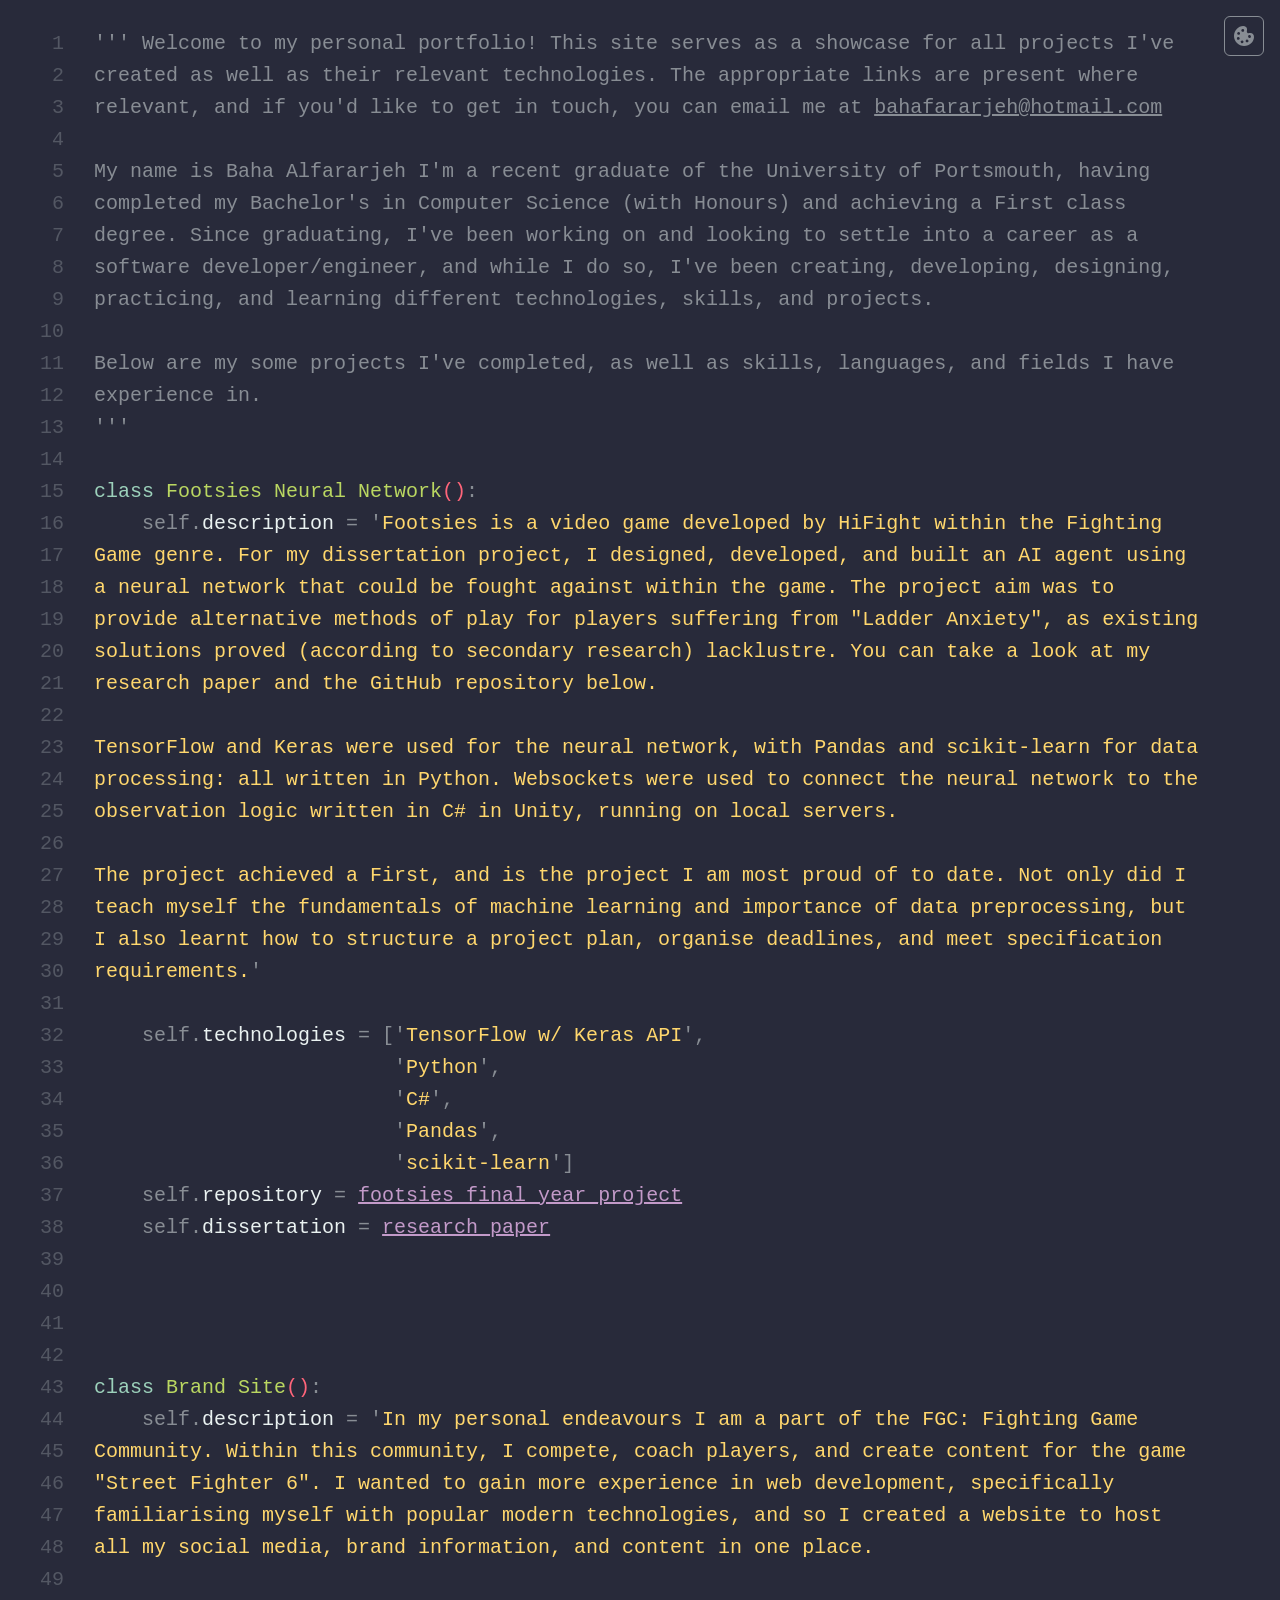
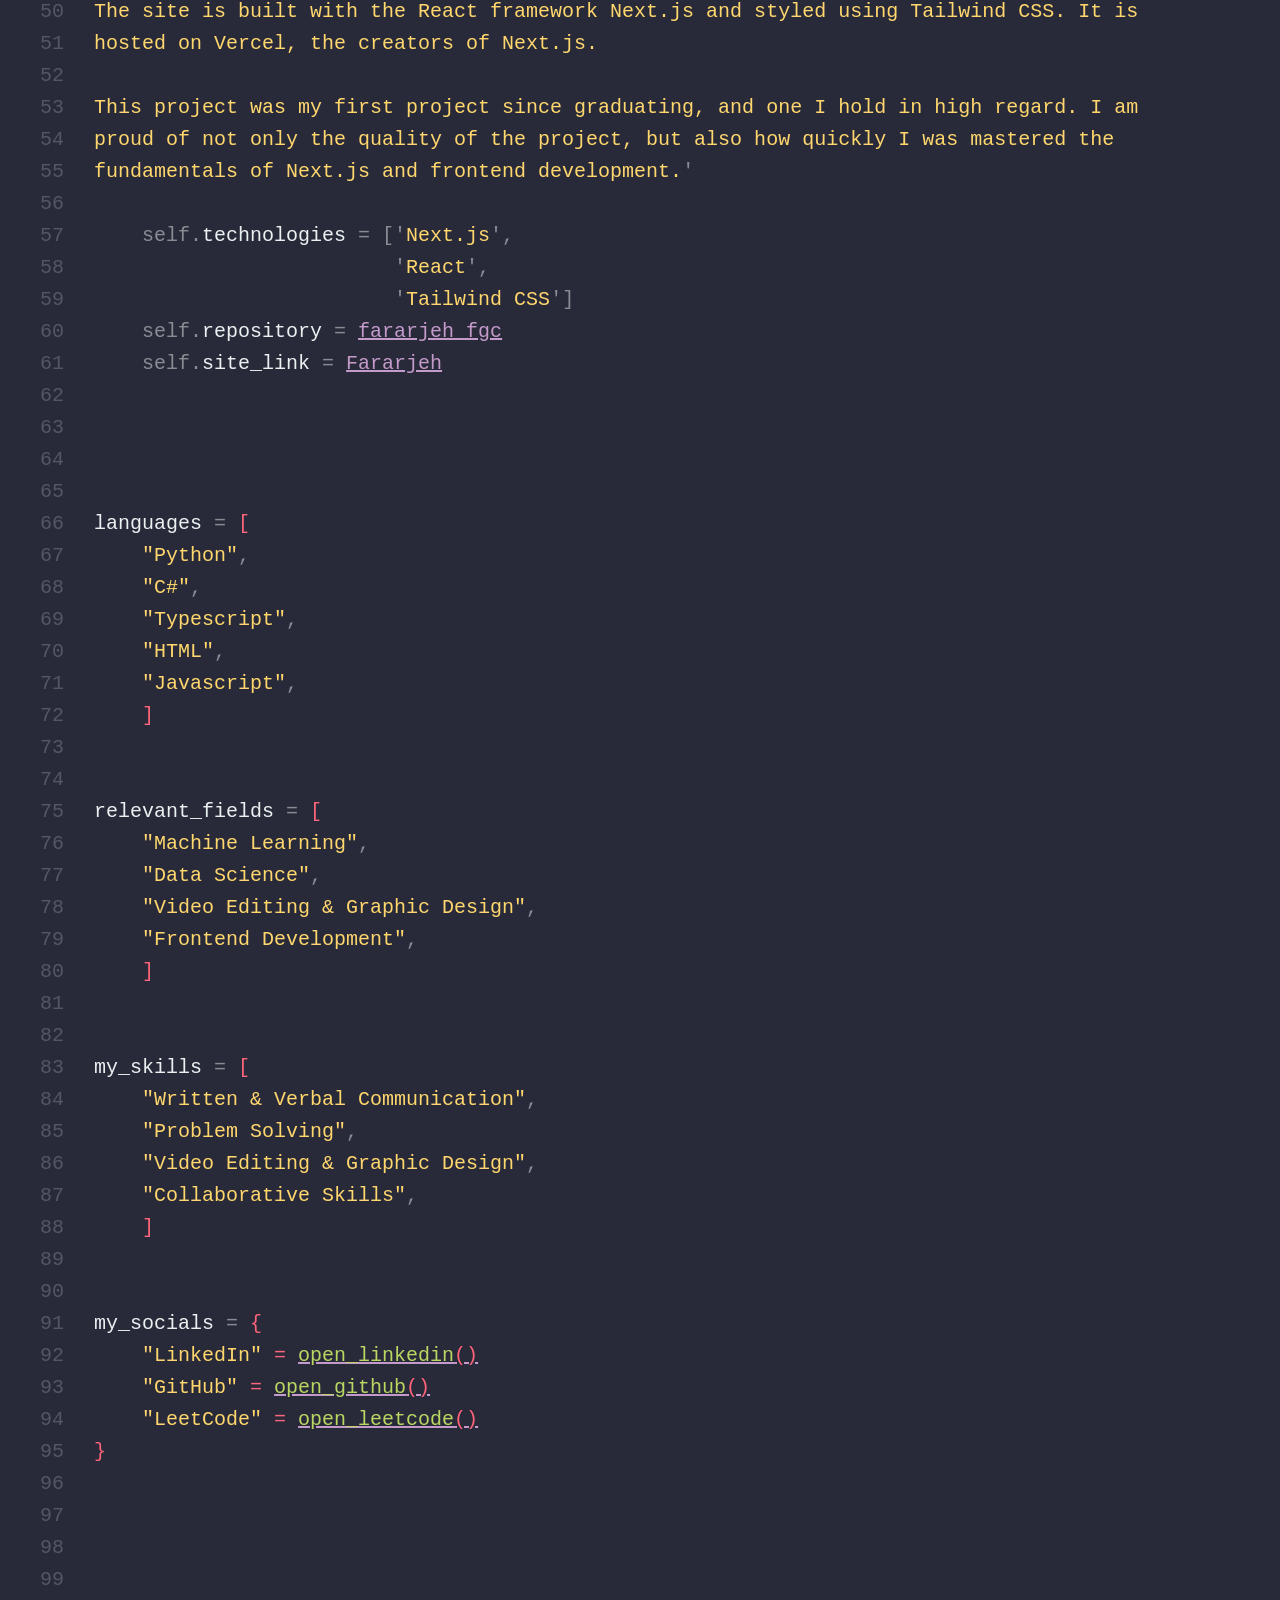
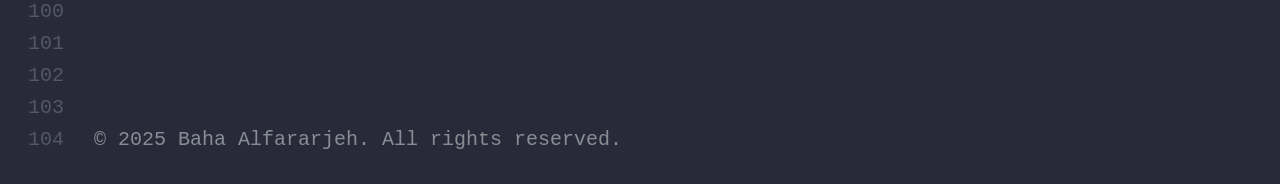
==== index.html @ 592a1b51 "New colourway" ====
<!DOCTYPE html>
<html lang="en">
  <head>
    <meta charset="UTF-8">
    <meta name="viewport" content="width=device-width, initial-scale=1.0">
    <meta name="description" content="Welcome to Baha Alfararjeh's personal portfolio!">
    <title>Baha Alfararjeh</title>
    <link rel="stylesheet" href="style.css">
    <link rel="icon" href="/assets/favicon.svg" type="image/svg+xml">
  </head>

  <body>
    <button id="themeButton" title="Switch Theme">
      <svg id="paletteIcon" xmlns="http://www.w3.org/2000/svg" viewBox="0 0 324.99 324.99" xml:space="preserve">
        <path d="M307.6,129.885c-11.453-11.447-23.783-16.778-38.805-16.778c-6.189,0-12.056,0.858-17.729,1.688
        c-5.094,0.745-9.905,1.449-14.453,1.45c-8.27,0-14.197-2.397-19.82-8.017c-10.107-10.101-8.545-20.758-6.569-34.25
        c2.357-16.096,5.291-36.127-15.101-56.508C183.578,5.932,167.848,0.081,148.372,0.081c-37.296,0-78.367,21.546-99.662,42.829
        C17.398,74.205,0.1,115.758,0,159.917c-0.1,44.168,17.018,85.656,48.199,116.82c31.077,31.061,72.452,48.168,116.504,48.171
        c0.005,0,0.007,0,0.013,0c44.315,0,86.02-17.289,117.428-48.681c17.236-17.226,32.142-44.229,38.9-70.471
        C329.291,173.738,324.517,146.793,307.6,129.885z M77.58,223.842c-11.995,4.219-25.071-2.067-29.233-14.02
        c-4.15-11.94,2.182-25.045,14.148-29.259c11.972-4.218,25.055,2.063,29.216,14.015C95.877,206.526,89.539,219.634,77.58,223.842z
         M94.186,132.36c-6.774,10.743-20.952,14.011-31.66,7.3c-10.735-6.729-13.93-20.883-7.16-31.621
        c6.774-10.744,20.951-14.012,31.66-7.299C97.749,107.456,100.943,121.611,94.186,132.36z M152.865,264.268
        c-4.222,11.987-17.332,18.316-29.285,14.151c-11.959-4.16-18.226-17.229-14.027-29.195c4.222-11.965,17.333-18.294,29.297-14.141
        C150.796,239.232,157.075,252.313,152.865,264.268z M144.383,95.278c-12.597,1.445-23.942-7.588-25.33-20.171
        c-1.398-12.594,7.69-23.974,20.293-25.423c12.604-1.45,23.947,7.582,25.34,20.183C166.073,82.45,156.985,93.829,144.383,95.278z
         M224.401,262.161c-10.737,6.759-24.897,3.562-31.632-7.141c-6.71-10.708-3.436-24.882,7.314-31.653
        c10.733-6.777,24.907-3.574,31.616,7.134C238.43,241.231,235.162,255.4,224.401,262.161z M274.914,173.294
        c-1.461,12.584-12.83,21.673-25.432,20.297c-12.58-1.398-21.611-12.742-20.177-25.343c1.433-12.578,12.829-21.673,25.421-20.286
        C267.328,149.361,276.366,160.699,274.914,173.294z"/>
      </svg>
    </button>
    <div id="lineNumbers" class="line-numbers"></div>

    <div id="content">
      <pre id="codeBlock" class="code-block">
<span>''' Welcome to my personal portfolio! This site serves as a showcase for all projects I've created as well as their relevant technologies. The appropriate links are present where relevant, and if you'd like to get in touch, you can email me at <a href="mailto:bahafararjeh@hotmail.com" class="email">bahafararjeh@hotmail.com</a>

My name is Baha Alfararjeh I'm a recent graduate of the University of Portsmouth, having completed my Bachelor's in Computer Science (with Honours) and achieving a First class degree. Since graduating, I've been working on and looking to settle into a career as a software developer/engineer, and while I do so, I've been creating, developing, designing, practicing, and learning different technologies, skills, and projects.

Below are my some projects I've completed, as well as skills, languages, and fields I have experience in.
'''</span>

<span class="functionCol">class</span> <span class="functionName">Footsies Neural Network</span><span class="parenthesis">()</span>:
    self.<span class="attr">description</span> = '<span class="string">Footsies is a video game developed by HiFight within the Fighting Game genre. For my dissertation project, I designed, developed, and built an AI agent using a neural network that could be fought against within the game. The project aim was to provide alternative methods of play for players suffering from "Ladder Anxiety", as existing solutions proved (according to secondary research) lacklustre. You can take a look at my research paper and the GitHub repository below. 
      
TensorFlow and Keras were used for the neural network, with Pandas and scikit-learn for data processing: all written in Python. Websockets were used to connect the neural network to the observation logic written in C# in Unity, running on local servers. 

The project achieved a First, and is the project I am most proud of to date. Not only did I teach myself the fundamentals of machine learning and importance of data preprocessing, but I also learnt how to structure a project plan, organise deadlines, and meet specification requirements.</span>'

    self.<span class="attr">technologies</span> = ['<span class="string">TensorFlow w/ Keras API</span>', 
                         '<span class="string">Python</span>', 
                         '<span class="string">C#</span>', 
                         '<span class="string">Pandas</span>', 
                         '<span class="string">scikit-learn</span>']
    self.<span class="attr">repository</span> = <a href="https://github.com/bfararjeh/footsies_final_year_project" target="_blank" class="link">footsies_final_year_project</a>
    self.<span class="attr">dissertation</span> = <a href="assets/Using Machine Learning to Create a Human-Like AI Opponent to Combat Ladder Anxiety.pdf" target="_blank" class="link">research_paper</a>




<span class="functionCol">class</span> <span class="functionName">Brand Site</span><span class="parenthesis">()</span>:
    self.<span class="attr">description</span> = '<span class="string">In my personal endeavours I am a part of the FGC: Fighting Game Community. Within this community, I compete, coach players, and create content for the game "Street Fighter 6". I wanted to gain more experience in web development, specifically familiarising myself with popular modern technologies, and so I created a website to host all my social media, brand information, and content in one place.
      
The site is built with the React framework Next.js and styled using Tailwind CSS. It is hosted on Vercel, the creators of Next.js.

This project was my first project since graduating, and one I hold in high regard. I am proud of not only the quality of the project, but also how quickly I was mastered the fundamentals of Next.js and frontend development.</span>'

    self.<span class="attr">technologies</span> = ['<span class="string">Next.js</span>', 
                         '<span class="string">React</span>', 
                         '<span class="string">Tailwind CSS</span>']
    self.<span class="attr">repository</span> = <a href="https://github.com/bfararjeh/fararjeh_fgc" target="_blank" class="link">fararjeh_fgc</a>
    self.<span class="attr">site_link</span> = <a href="https://fararjeh-fgc.com/" target="_blank" class="link">Fararjeh</a>




<span class="attr">languages</span> = <span class="parenthesis">[</span>
    <span class="string">"Python"</span>,
    <span class="string">"C#"</span>,
    <span class="string">"Typescript"</span>,
    <span class="string">"HTML"</span>,
    <span class="string">"Javascript"</span>,
    <span class="parenthesis">]</span>

  
<span class="attr">relevant_fields</span> = <span class="parenthesis">[</span>
    <span class="string">"Machine Learning"</span>,
    <span class="string">"Data Science"</span>,
    <span class="string">"Video Editing & Graphic Design"</span>,
    <span class="string">"Frontend Development"</span>,
    <span class="parenthesis">]</span>


<span class="attr">my_skills</span> = <span class="parenthesis">[</span>
    <span class="string">"Written & Verbal Communication"</span>,
    <span class="string">"Problem Solving"</span>,
    <span class="string">"Video Editing & Graphic Design"</span>,
    <span class="string">"Collaborative Skills"</span>,
    <span class="parenthesis">]</span>


<span class="attr">my_socials</span> = <span class="parenthesis">{
    <span class="string">"LinkedIn"</span> = <a href="https://www.linkedin.com/in/bfararjeh/" target="_blank" class="link"><span class="functionName">open_linkedin<span class="parenthesis">()</span></span></a>
    <span class="string">"GitHub"</span> = <a href="https://github.com/bfararjeh/" target="_blank" class="link"><span class="functionName">open_github<span class="parenthesis">()</span></span></a>
    <span class="string">"LeetCode"</span> = <a href="https://leetcode.com/u/bfararjeh/" target="_blank" class="link"><span class="functionName">open_leetcode<span class="parenthesis">()</span></span></a>
}</span>








&copy; 2025 Baha Alfararjeh. All rights reserved.</pre>
    </div>

  </body>

  <script>
    const codeBlock = document.querySelector(".code-block");
    const lineNumbers = document.getElementById("lineNumbers");

    function updateLineNumbers() {
      const style = window.getComputedStyle(codeBlock);
      const lineHeight = parseFloat(style.lineHeight);
      const totalLines = Math.round(codeBlock.offsetHeight / lineHeight);

      lineNumbers.innerHTML = Array.from({ length: totalLines }, (_, i) => i + 1).join("<br>");
    }

    updateLineNumbers();

    new MutationObserver(updateLineNumbers).observe(codeBlock, {
      childList: true,
      subtree: true,
      characterData: true,
    });

    window.addEventListener("resize", updateLineNumbers);

    codeBlock.addEventListener("scroll", () => {
      lineNumbers.scrollTop = codeBlock.scrollTop;
    });
  </script>

  <script>
    const themes = [
      "theme-default",
      "theme-monokai-classic",
      "theme-monokai-machine",
      "theme-monokai-ristretto",
      "theme-terminal"
    ];

    let currentTheme = 0;
    const button = document.getElementById("themeButton");


    button.addEventListener("click", () => {
      document.documentElement.classList.remove(themes[currentTheme]);
      currentTheme = (currentTheme + 1) % themes.length;
      document.documentElement.classList.add(themes[currentTheme]);
      localStorage.setItem("preferredTheme", currentTheme);
    });
  </script>
</html>
---- style.css ----
:root {
  /* Default theme (monokai-octagon) */
  --background: #282a3a;
  --text: #888D94;
  --numbers: #535763;
  --functionCol: #9cd1bb;
  --functionName: #BAD761;
  --parenthesis: #FF657A;
  --attr: #eaf2f1;
  --string: #FFD76D;
  --link: #c39ac9;
}

.theme-monokai-classic {
  --background: #272822;
  --text: #75715E;
  --numbers: #42423e;
  --functionCol: #66D9EF;
  --functionName: #A6E22E;
  --parenthesis: #F92672;
  --attr: #F8F8F2;
  --string: #E6DB74;
  --link: #AE81FF;
}

.theme-monokai-spectrum {
  --background: #222222;
  --text: #69676c;
  --numbers: #525053;
  --functionCol: #5ad4e6;
  --functionName: #7bd88f;
  --parenthesis: #fc618d;
  --attr: #f7f1ff;
  --string: #fce566;
  --link: #948ae3;
}

.theme-monokai-machine {
  --background: #283838;
  --text: #6B7678;
  --numbers: #545F62;
  --functionCol: #7CD5F1;
  --functionName: #A2E57B;
  --parenthesis: #FF6D7E;
  --attr: #F2FFFC;
  --string: #FFED72;
  --link: #BAA0F8;
}

.theme-monokai-ristretto {
  --background: #332924;
  --text: #c3b7b8;
  --numbers: #5B5B53;
  --functionCol: #6699CC;
  --functionName: #ADDA78;
  --parenthesis: #FD6883;
  --attr: #A8A9EB;
  --string: #F9CC6C;
  --link: #F38D70;
}

.theme-terminal {
  --background: #000000;
  --text: #FFFFFF;
  --numbers: #8b8b8b;
  --functionCol: #00FFFF;
  --functionName: #00FF00;
  --parenthesis: #0000FF;
  --attr: #FF0000;
  --string: #FFFF00;
  --link: #FF00FF;
}

.functionCol { color: var(--functionCol); }
.functionName { color: var(--functionName); }
.parenthesis { color: var(--parenthesis); }
.attr { color: var(--attr); }
.string { color: var(--string); }
.link { 
  color: var(--link); 
  text-decoration: underline;
}

body {
  background: var(--background);
  color: var(--text);
  font-family: Consolas, 'Courier New', monospace;
  display: flex;
  justify-content: center;
  max-width: 1200px;
}

#themeButton {
  position: fixed;       /* Stick to screen */
  top: 16px;             /* Distance from top */
  right: 16px;           /* Distance from right */
  width: 40px;           /* Square shape */
  height: 40px;
  border: 1px solid var(--text); /* Light outline */
  background-color: var(--background);
  border-radius: 6px;    /* Slightly rounded corners */
  display: flex;
  align-items: center;
  justify-content: center;
  cursor: pointer;
  color: var(--text);    /* Icon color */
  transition: background 0.2s, color 0.2s;
  z-index: 1000;         /* Stay on top of content */
}

#themeButton:hover {
  background-color: var(--numbers); /* subtle hover background */
  color: var(--attr);        /* optional hover icon color */
}

#themeButton svg {
  width: 20px;
  height: 20px;
}

#paletteIcon {
  width: 22px;
  height: 22px;
  fill: currentColor;
  display: block;
}

.code-block {
  font-size: 1.25rem;
  line-height: 2rem;
  display: inline-block;
  white-space: pre-wrap;
}

.line-numbers {
  background: var(--background);
  color: var(--numbers);
  padding-top: 20px;
  padding-left: 20px;
  padding-right: 30px;
  user-select: none;
  line-height: 2rem;
  font-size: 1.25rem;
  text-align: right;
}

.email {
  color: var(--text);
}

@media (max-width: 1000px) {
  .line-numbers { 
    font-size: 0.9rem;
    line-height: 1.5rem;
    padding-top: 14.5px;
    padding-left: 10px;
    padding-right: 15px;
  }
  .code-block { 
    font-size: 0.9rem;
    line-height: 1.5rem;
  }
}
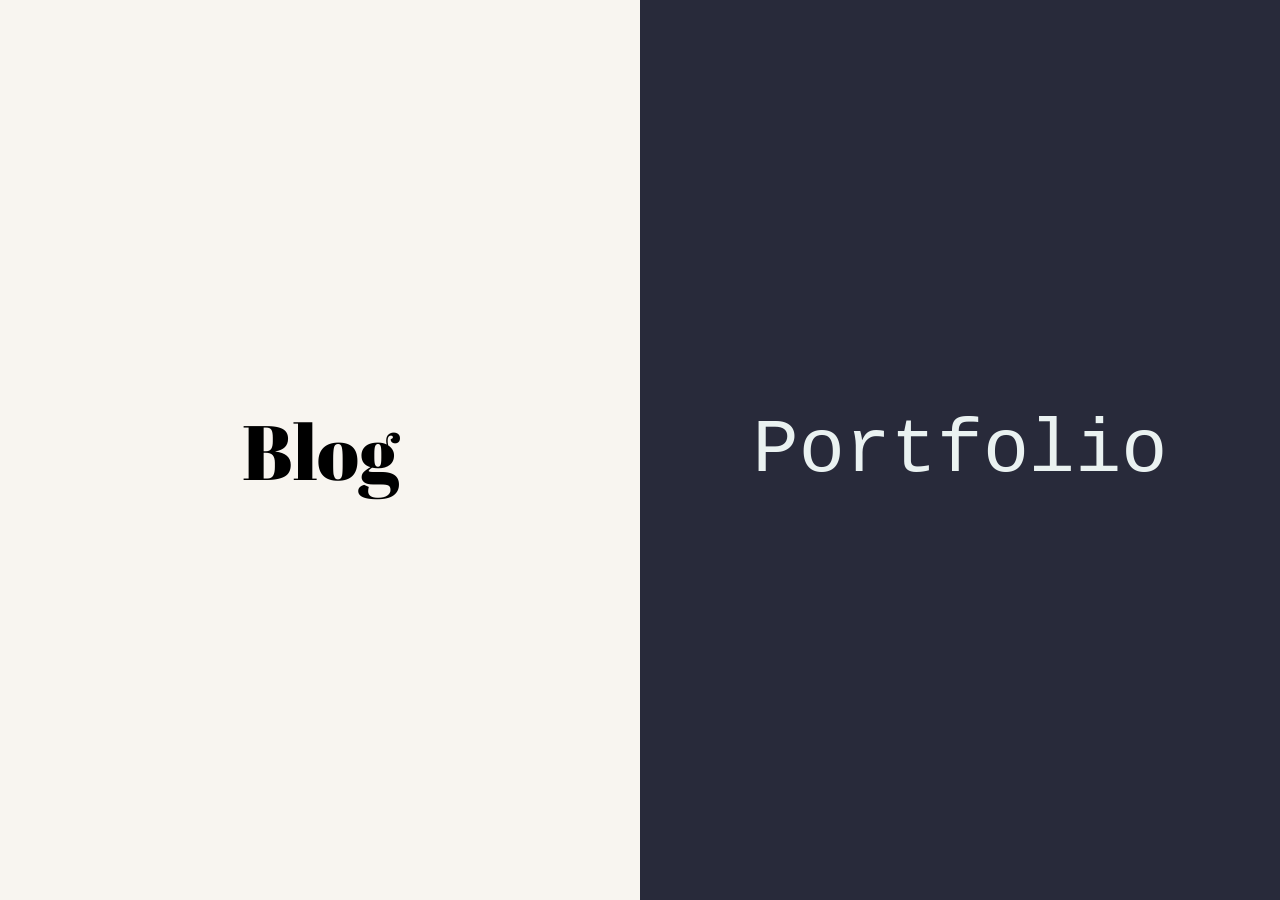
==== commit 66a0c09a: "Added a blog Added a blog for my thoughts. And a home page, to go to either the blog or portfolio" ====
--- a/index.html
+++ b/index.html
@@ -1,168 +1,14 @@
 <!DOCTYPE html>
 <html lang="en">
-  <head>
+<head>
     <meta charset="UTF-8">
     <meta name="viewport" content="width=device-width, initial-scale=1.0">
-    <meta name="description" content="Welcome to Baha Alfararjeh's personal portfolio!">
-    <title>Baha Alfararjeh</title>
+    <title>Baha Alfararjeh's Site</title>
     <link rel="stylesheet" href="style.css">
     <link rel="icon" href="/assets/favicon.svg" type="image/svg+xml">
-  </head>
-
-  <body>
-    <button id="themeButton" title="Switch Theme">
-      <svg id="paletteIcon" xmlns="http://www.w3.org/2000/svg" viewBox="0 0 324.99 324.99" xml:space="preserve">
-        <path d="M307.6,129.885c-11.453-11.447-23.783-16.778-38.805-16.778c-6.189,0-12.056,0.858-17.729,1.688
-        c-5.094,0.745-9.905,1.449-14.453,1.45c-8.27,0-14.197-2.397-19.82-8.017c-10.107-10.101-8.545-20.758-6.569-34.25
-        c2.357-16.096,5.291-36.127-15.101-56.508C183.578,5.932,167.848,0.081,148.372,0.081c-37.296,0-78.367,21.546-99.662,42.829
-        C17.398,74.205,0.1,115.758,0,159.917c-0.1,44.168,17.018,85.656,48.199,116.82c31.077,31.061,72.452,48.168,116.504,48.171
-        c0.005,0,0.007,0,0.013,0c44.315,0,86.02-17.289,117.428-48.681c17.236-17.226,32.142-44.229,38.9-70.471
-        C329.291,173.738,324.517,146.793,307.6,129.885z M77.58,223.842c-11.995,4.219-25.071-2.067-29.233-14.02
-        c-4.15-11.94,2.182-25.045,14.148-29.259c11.972-4.218,25.055,2.063,29.216,14.015C95.877,206.526,89.539,219.634,77.58,223.842z
-         M94.186,132.36c-6.774,10.743-20.952,14.011-31.66,7.3c-10.735-6.729-13.93-20.883-7.16-31.621
-        c6.774-10.744,20.951-14.012,31.66-7.299C97.749,107.456,100.943,121.611,94.186,132.36z M152.865,264.268
-        c-4.222,11.987-17.332,18.316-29.285,14.151c-11.959-4.16-18.226-17.229-14.027-29.195c4.222-11.965,17.333-18.294,29.297-14.141
-        C150.796,239.232,157.075,252.313,152.865,264.268z M144.383,95.278c-12.597,1.445-23.942-7.588-25.33-20.171
-        c-1.398-12.594,7.69-23.974,20.293-25.423c12.604-1.45,23.947,7.582,25.34,20.183C166.073,82.45,156.985,93.829,144.383,95.278z
-         M224.401,262.161c-10.737,6.759-24.897,3.562-31.632-7.141c-6.71-10.708-3.436-24.882,7.314-31.653
-        c10.733-6.777,24.907-3.574,31.616,7.134C238.43,241.231,235.162,255.4,224.401,262.161z M274.914,173.294
-        c-1.461,12.584-12.83,21.673-25.432,20.297c-12.58-1.398-21.611-12.742-20.177-25.343c1.433-12.578,12.829-21.673,25.421-20.286
-        C267.328,149.361,276.366,160.699,274.914,173.294z"/>
-      </svg>
-    </button>
-    <div id="lineNumbers" class="line-numbers"></div>
-
-    <div id="content">
-      <pre id="codeBlock" class="code-block">
-<span>''' Welcome to my personal portfolio! This site serves as a showcase for all projects I've created as well as their relevant technologies. The appropriate links are present where relevant, and if you'd like to get in touch, you can email me at <a href="mailto:bahafararjeh@hotmail.com" class="email">bahafararjeh@hotmail.com</a>
-
-My name is Baha Alfararjeh I'm a recent graduate of the University of Portsmouth, having completed my Bachelor's in Computer Science (with Honours) and achieving a First class degree. Since graduating, I've been working on and looking to settle into a career as a software developer/engineer, and while I do so, I've been creating, developing, designing, practicing, and learning different technologies, skills, and projects.
-
-Below are my some projects I've completed, as well as skills, languages, and fields I have experience in.
-'''</span>
-
-<span class="functionCol">class</span> <span class="functionName">Footsies Neural Network</span><span class="parenthesis">()</span>:
-    self.<span class="attr">description</span> = '<span class="string">Footsies is a video game developed by HiFight within the Fighting Game genre. For my dissertation project, I designed, developed, and built an AI agent using a neural network that could be fought against within the game. The project aim was to provide alternative methods of play for players suffering from "Ladder Anxiety", as existing solutions proved (according to secondary research) lacklustre. You can take a look at my research paper and the GitHub repository below. 
-      
-TensorFlow and Keras were used for the neural network, with Pandas and scikit-learn for data processing: all written in Python. Websockets were used to connect the neural network to the observation logic written in C# in Unity, running on local servers. 
-
-The project achieved a First, and is the project I am most proud of to date. Not only did I teach myself the fundamentals of machine learning and importance of data preprocessing, but I also learnt how to structure a project plan, organise deadlines, and meet specification requirements.</span>'
-
-    self.<span class="attr">technologies</span> = ['<span class="string">TensorFlow w/ Keras API</span>', 
-                         '<span class="string">Python</span>', 
-                         '<span class="string">C#</span>', 
-                         '<span class="string">Pandas</span>', 
-                         '<span class="string">scikit-learn</span>']
-    self.<span class="attr">repository</span> = <a href="https://github.com/bfararjeh/footsies_final_year_project" target="_blank" class="link">footsies_final_year_project</a>
-    self.<span class="attr">dissertation</span> = <a href="assets/Using Machine Learning to Create a Human-Like AI Opponent to Combat Ladder Anxiety.pdf" target="_blank" class="link">research_paper</a>
-
-
-
-
-<span class="functionCol">class</span> <span class="functionName">Brand Site</span><span class="parenthesis">()</span>:
-    self.<span class="attr">description</span> = '<span class="string">In my personal endeavours I am a part of the FGC: Fighting Game Community. Within this community, I compete, coach players, and create content for the game "Street Fighter 6". I wanted to gain more experience in web development, specifically familiarising myself with popular modern technologies, and so I created a website to host all my social media, brand information, and content in one place.
-      
-The site is built with the React framework Next.js and styled using Tailwind CSS. It is hosted on Vercel, the creators of Next.js.
-
-This project was my first project since graduating, and one I hold in high regard. I am proud of not only the quality of the project, but also how quickly I was mastered the fundamentals of Next.js and frontend development.</span>'
-
-    self.<span class="attr">technologies</span> = ['<span class="string">Next.js</span>', 
-                         '<span class="string">React</span>', 
-                         '<span class="string">Tailwind CSS</span>']
-    self.<span class="attr">repository</span> = <a href="https://github.com/bfararjeh/fararjeh_fgc" target="_blank" class="link">fararjeh_fgc</a>
-    self.<span class="attr">site_link</span> = <a href="https://fararjeh-fgc.com/" target="_blank" class="link">Fararjeh</a>
-
-
-
-
-<span class="attr">languages</span> = <span class="parenthesis">[</span>
-    <span class="string">"Python"</span>,
-    <span class="string">"C#"</span>,
-    <span class="string">"Typescript"</span>,
-    <span class="string">"HTML"</span>,
-    <span class="string">"Javascript"</span>,
-    <span class="parenthesis">]</span>
-
-  
-<span class="attr">relevant_fields</span> = <span class="parenthesis">[</span>
-    <span class="string">"Machine Learning"</span>,
-    <span class="string">"Data Science"</span>,
-    <span class="string">"Video Editing & Graphic Design"</span>,
-    <span class="string">"Frontend Development"</span>,
-    <span class="parenthesis">]</span>
-
-
-<span class="attr">my_skills</span> = <span class="parenthesis">[</span>
-    <span class="string">"Written & Verbal Communication"</span>,
-    <span class="string">"Problem Solving"</span>,
-    <span class="string">"Video Editing & Graphic Design"</span>,
-    <span class="string">"Collaborative Skills"</span>,
-    <span class="parenthesis">]</span>
-
-
-<span class="attr">my_socials</span> = <span class="parenthesis">{
-    <span class="string">"LinkedIn"</span> = <a href="https://www.linkedin.com/in/bfararjeh/" target="_blank" class="link"><span class="functionName">open_linkedin<span class="parenthesis">()</span></span></a>
-    <span class="string">"GitHub"</span> = <a href="https://github.com/bfararjeh/" target="_blank" class="link"><span class="functionName">open_github<span class="parenthesis">()</span></span></a>
-    <span class="string">"LeetCode"</span> = <a href="https://leetcode.com/u/bfararjeh/" target="_blank" class="link"><span class="functionName">open_leetcode<span class="parenthesis">()</span></span></a>
-}</span>
-
-
-
-
-
-
-
-
-&copy; 2025 Baha Alfararjeh. All rights reserved.</pre>
-    </div>
-
-  </body>
-
-  <script>
-    const codeBlock = document.querySelector(".code-block");
-    const lineNumbers = document.getElementById("lineNumbers");
-
-    function updateLineNumbers() {
-      const style = window.getComputedStyle(codeBlock);
-      const lineHeight = parseFloat(style.lineHeight);
-      const totalLines = Math.round(codeBlock.offsetHeight / lineHeight);
-
-      lineNumbers.innerHTML = Array.from({ length: totalLines }, (_, i) => i + 1).join("<br>");
-    }
-
-    updateLineNumbers();
-
-    new MutationObserver(updateLineNumbers).observe(codeBlock, {
-      childList: true,
-      subtree: true,
-      characterData: true,
-    });
-
-    window.addEventListener("resize", updateLineNumbers);
-
-    codeBlock.addEventListener("scroll", () => {
-      lineNumbers.scrollTop = codeBlock.scrollTop;
-    });
-  </script>
-
-  <script>
-    const themes = [
-      "theme-default",
-      "theme-monokai-classic",
-      "theme-monokai-machine",
-      "theme-monokai-ristretto",
-      "theme-terminal"
-    ];
-
-    let currentTheme = 0;
-    const button = document.getElementById("themeButton");
-
-
-    button.addEventListener("click", () => {
-      document.documentElement.classList.remove(themes[currentTheme]);
-      currentTheme = (currentTheme + 1) % themes.length;
-      document.documentElement.classList.add(themes[currentTheme]);
-      localStorage.setItem("preferredTheme", currentTheme);
-    });
-  </script>
+</head>
+<body>
+    <a href="/blog/" class="half left"><span>Blog</span></a>
+    <a href="/portfolio/" class="half right"><span>Portfolio</span></a>
+</body>
 </html>
--- a/style.css
+++ b/style.css
@@ -1,163 +1,53 @@
-:root {
-  /* Default theme (monokai-octagon) */
-  --background: #282a3a;
-  --text: #888D94;
-  --numbers: #535763;
-  --functionCol: #9cd1bb;
-  --functionName: #BAD761;
-  --parenthesis: #FF657A;
-  --attr: #eaf2f1;
-  --string: #FFD76D;
-  --link: #c39ac9;
-}
-
-.theme-monokai-classic {
-  --background: #272822;
-  --text: #75715E;
-  --numbers: #42423e;
-  --functionCol: #66D9EF;
-  --functionName: #A6E22E;
-  --parenthesis: #F92672;
-  --attr: #F8F8F2;
-  --string: #E6DB74;
-  --link: #AE81FF;
-}
-
-.theme-monokai-spectrum {
-  --background: #222222;
-  --text: #69676c;
-  --numbers: #525053;
-  --functionCol: #5ad4e6;
-  --functionName: #7bd88f;
-  --parenthesis: #fc618d;
-  --attr: #f7f1ff;
-  --string: #fce566;
-  --link: #948ae3;
-}
-
-.theme-monokai-machine {
-  --background: #283838;
-  --text: #6B7678;
-  --numbers: #545F62;
-  --functionCol: #7CD5F1;
-  --functionName: #A2E57B;
-  --parenthesis: #FF6D7E;
-  --attr: #F2FFFC;
-  --string: #FFED72;
-  --link: #BAA0F8;
-}
-
-.theme-monokai-ristretto {
-  --background: #332924;
-  --text: #c3b7b8;
-  --numbers: #5B5B53;
-  --functionCol: #6699CC;
-  --functionName: #ADDA78;
-  --parenthesis: #FD6883;
-  --attr: #A8A9EB;
-  --string: #F9CC6C;
-  --link: #F38D70;
-}
-
-.theme-terminal {
-  --background: #000000;
-  --text: #FFFFFF;
-  --numbers: #8b8b8b;
-  --functionCol: #00FFFF;
-  --functionName: #00FF00;
-  --parenthesis: #0000FF;
-  --attr: #FF0000;
-  --string: #FFFF00;
-  --link: #FF00FF;
-}
-
-.functionCol { color: var(--functionCol); }
-.functionName { color: var(--functionName); }
-.parenthesis { color: var(--parenthesis); }
-.attr { color: var(--attr); }
-.string { color: var(--string); }
-.link { 
-  color: var(--link); 
-  text-decoration: underline;
+html, body {
+    margin: 0;
+    height: 100%;
 }
 
 body {
-  background: var(--background);
-  color: var(--text);
-  font-family: Consolas, 'Courier New', monospace;
-  display: flex;
-  justify-content: center;
-  max-width: 1200px;
+    display: flex;
+    flex-direction: row;
+    flex-wrap: wrap;
 }
 
-#themeButton {
-  position: fixed;       /* Stick to screen */
-  top: 16px;             /* Distance from top */
-  right: 16px;           /* Distance from right */
-  width: 40px;           /* Square shape */
-  height: 40px;
-  border: 1px solid var(--text); /* Light outline */
-  background-color: var(--background);
-  border-radius: 6px;    /* Slightly rounded corners */
-  display: flex;
-  align-items: center;
-  justify-content: center;
-  cursor: pointer;
-  color: var(--text);    /* Icon color */
-  transition: background 0.2s, color 0.2s;
-  z-index: 1000;         /* Stay on top of content */
+.half {
+    flex: 1 1 50%;
+    display: flex;
+    justify-content: center;
+    align-items: center;
+    text-decoration: none;
+    height: 100vh;
 }
 
-#themeButton:hover {
-  background-color: var(--numbers); /* subtle hover background */
-  color: var(--attr);        /* optional hover icon color */
+.half span {
+    font-size: 6vw;
+    transition: transform 0.4s;
 }
 
-#themeButton svg {
-  width: 20px;
-  height: 20px;
+.half span:hover {
+    transform: scale(1.1);
 }
 
-#paletteIcon {
-  width: 22px;
-  height: 22px;
-  fill: currentColor;
-  display: block;
+.left {
+    background-color: #f8f5f0;
+    font-family: 'Abril Fatface', 'Times New Roman', Times, serif;
+    color:#000000;
 }
 
-.code-block {
-  font-size: 1.25rem;
-  line-height: 2rem;
-  display: inline-block;
-  white-space: pre-wrap;
+.right {
+    background-color: #282a3a;
+    font-family: Consolas, 'Courier New', monospace;
+    color:#eaf2f1;
 }
 
-.line-numbers {
-  background: var(--background);
-  color: var(--numbers);
-  padding-top: 20px;
-  padding-left: 20px;
-  padding-right: 30px;
-  user-select: none;
-  line-height: 2rem;
-  font-size: 1.25rem;
-  text-align: right;
+@media (max-width: 800px), (max-height: 600px) {
+    body {
+        flex-direction: column;
+    }
 }
 
-.email {
-  color: var(--text);
-}
-
-@media (max-width: 1000px) {
-  .line-numbers { 
-    font-size: 0.9rem;
-    line-height: 1.5rem;
-    padding-top: 14.5px;
-    padding-left: 10px;
-    padding-right: 15px;
-  }
-  .code-block { 
-    font-size: 0.9rem;
-    line-height: 1.5rem;
-  }
+@font-face {
+  font-family: 'Abril Fatface';
+  src: url('../assets/AbrilFatface-Regular.ttf') format('truetype');
+  font-weight: 400;
+  font-style: normal;
 }
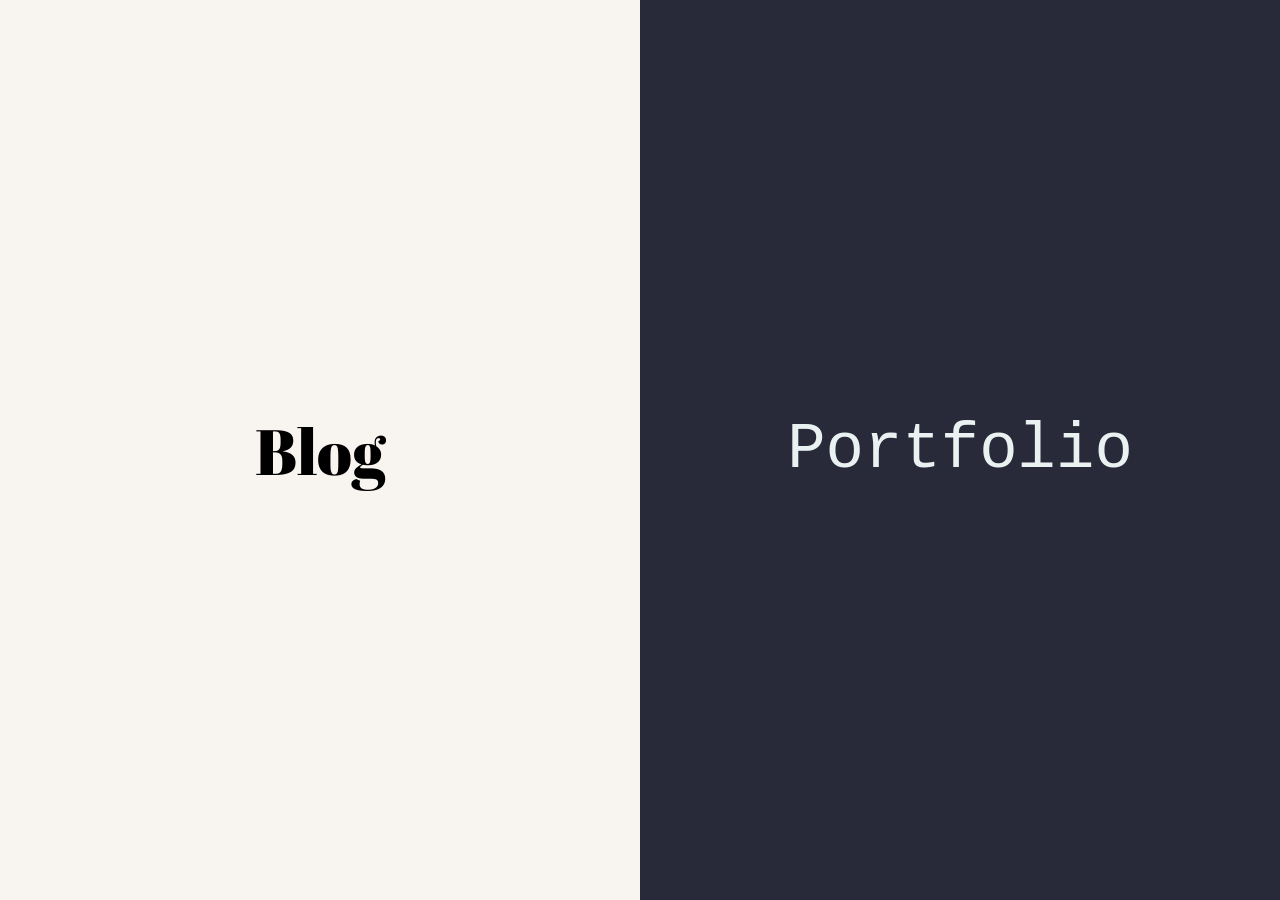
==== commit 19edfd91: "Blog Update" ====
--- a/index.html
+++ b/index.html
@@ -3,12 +3,19 @@
 <head>
     <meta charset="UTF-8">
     <meta name="viewport" content="width=device-width, initial-scale=1.0">
-    <title>Baha Alfararjeh's Site</title>
+    <meta name="description" content="Welcome to my site! Here you can check out my portfolio and my blog.">
+    <title>Baha Alfararjeh</title>
     <link rel="stylesheet" href="style.css">
     <link rel="icon" href="/assets/favicon.svg" type="image/svg+xml">
 </head>
-<body>
-    <a href="/blog/" class="half left"><span>Blog</span></a>
-    <a href="/portfolio/" class="half right"><span>Portfolio</span></a>
-</body>
+
+    <body>
+        <div class="half left">
+            <a href="/blog/">Blog</a>
+        </div>
+        <div class="half right">
+            <a href="/portfolio/">Portfolio</a>
+        </div>
+    </body>
+    
 </html>
--- a/style.css
+++ b/style.css
@@ -14,16 +14,17 @@
     display: flex;
     justify-content: center;
     align-items: center;
-    text-decoration: none;
     height: 100vh;
 }
 
-.half span {
-    font-size: 6vw;
-    transition: transform 0.4s;
+.half a {
+    font-size: 5vw;
+    text-decoration: none;
+    color: inherit;
+    transition: transform 0.5s;
 }
 
-.half span:hover {
+.half a:hover {
     transform: scale(1.1);
 }
 
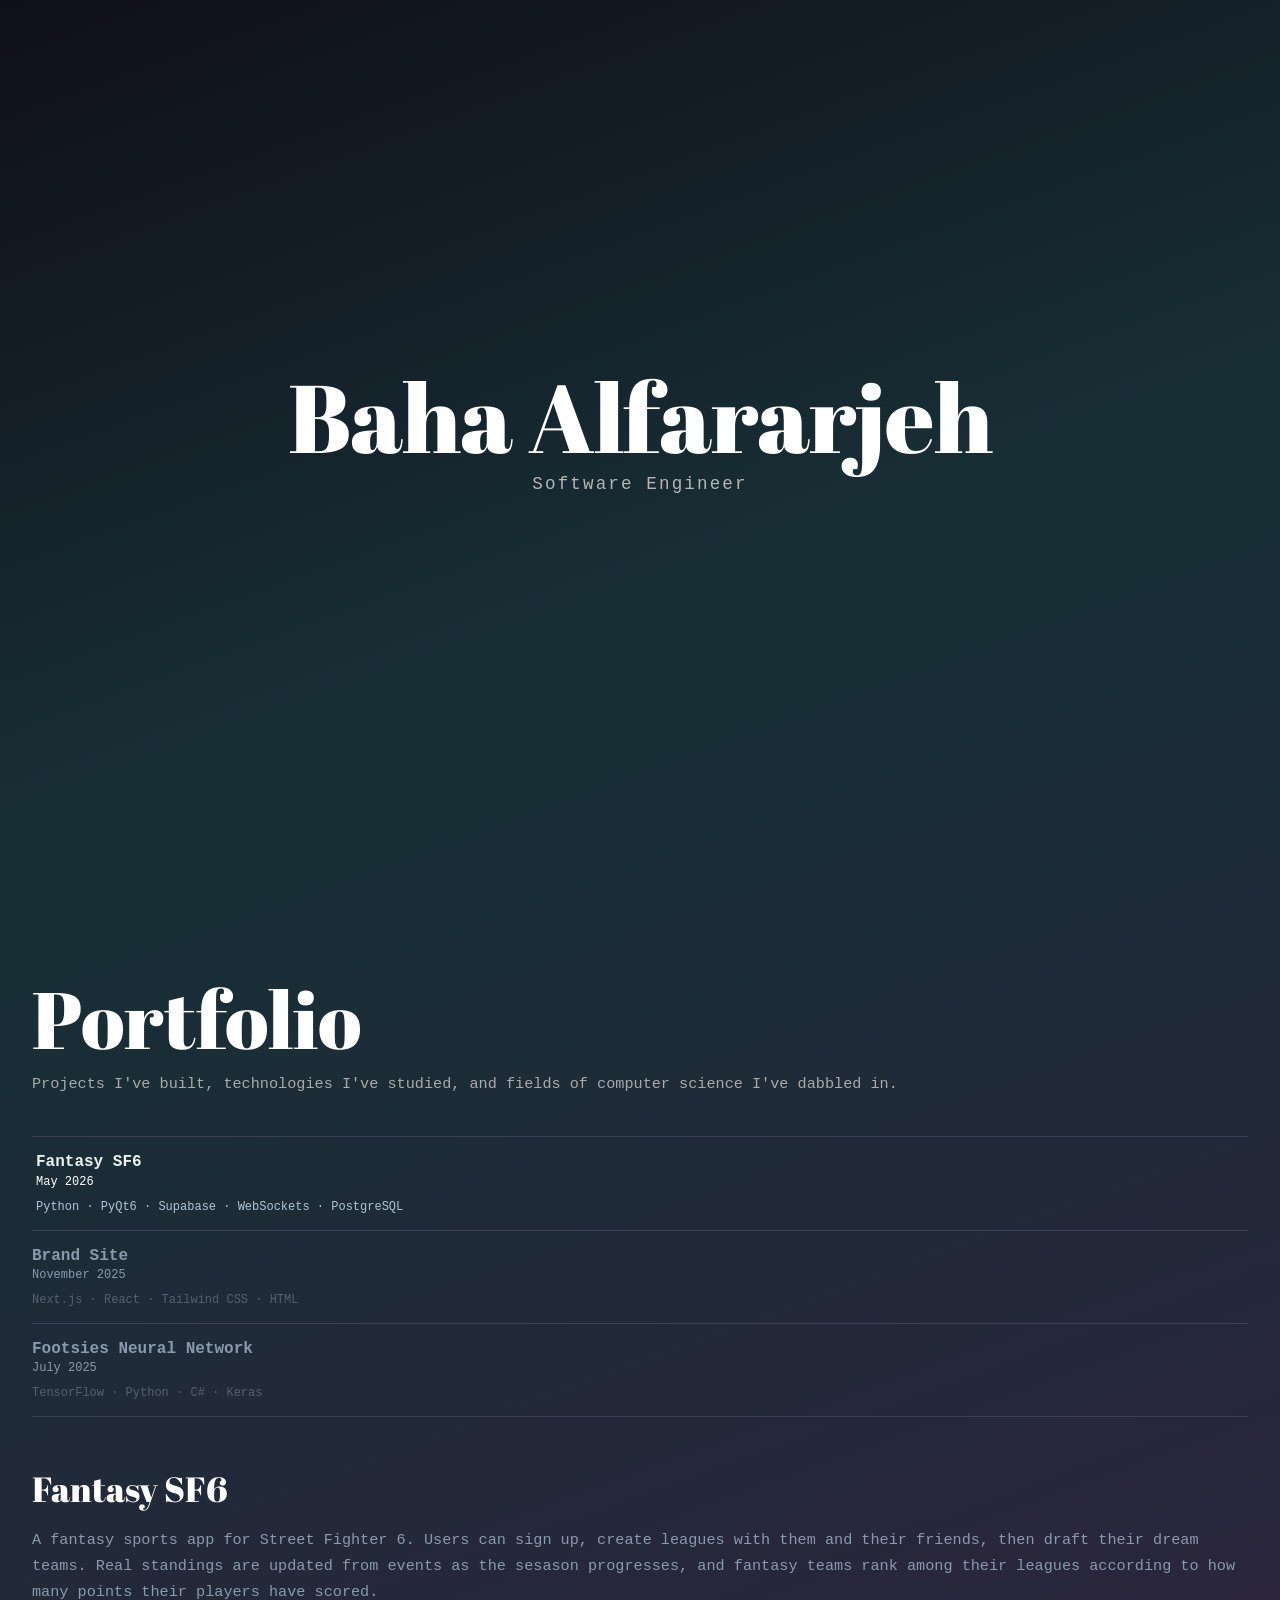
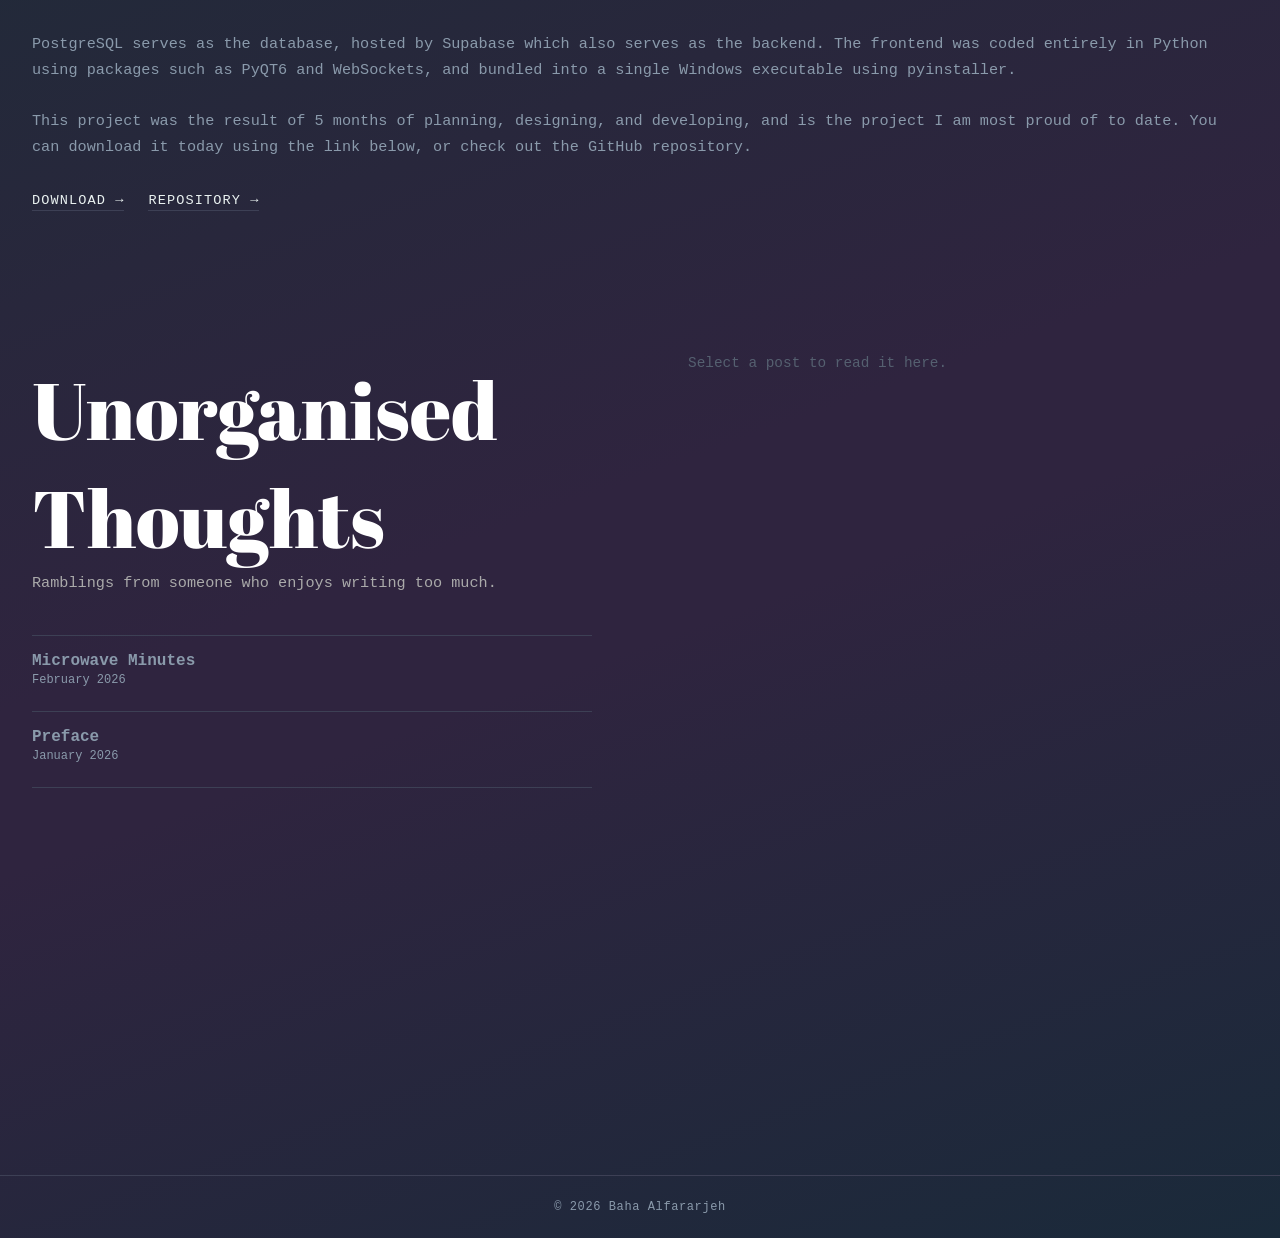
==== commit 54d2f156: "Refactoring Everything" ====
--- a/index.html
+++ b/index.html
@@ -10,12 +10,137 @@
 </head>
 
     <body>
-        <div class="half left">
-            <a href="/blog/">Blog</a>
-        </div>
-        <div class="half right">
-            <a href="/portfolio/">Portfolio</a>
-        </div>
+        <section class="hero">
+            <div class="hero-content">
+                <h1 class="hero-name">Baha Alfararjeh</h1>
+                <p class="hero-tagline">Software Engineer</p>
+            </div>
+        </section>
+
+        <section class="section section-portfolio">
+            <div class="portfolio-grid">
+                <div class="portfolio-left">
+                    <h2 class="section-title">Portfolio</h2>
+                    <p class="section-desc">Projects I've built, technologies I've studied, and fields of computer science I've dabbled in.</p>
+
+                    <div class="element-list">
+                        <button class="element-item active" data-project="fantasy">
+                            <p class="element-name">Fantasy SF6</p>
+                            <p class="element-date">May 2026</p>
+                            <p class="element-tech">Python &middot; PyQt6 &middot; Supabase &middot; WebSockets &middot; PostgreSQL</p>
+                        </button>
+                        <button class="element-item" data-project="brand">
+                            <p class="element-name">Brand Site</p>
+                            <p class="element-date">November 2025</p>
+                            <p class="element-tech">Next.js &middot; React &middot; Tailwind CSS &middot; HTML</p>
+                        </button>
+                        <button class="element-item" data-project="footsies">
+                            <p class="element-name">Footsies Neural Network</p>
+                            <p class="element-date">July 2025</p>
+                            <p class="element-tech">TensorFlow &middot; Python &middot; C# &middot; Keras</p>
+                        </button>
+                    </div>
+  
+                </div>
+
+                <div class="portfolio-right">
+                    <div class="project-detail" data-project="fantasy">
+                        <h3 class="project-detail-name">Fantasy SF6</h3>
+                        <p class="project-detail-desc">A fantasy sports app for Street Fighter 6. Users can sign up, create leagues with them and their friends, then draft their dream teams. Real standings are updated from events as the sesason progresses, and fantasy teams rank among their leagues according to how many points their players have scored.</br></br>PostgreSQL serves as the database, hosted by Supabase which also serves as the backend. The frontend was coded entirely in Python using packages such as PyQT6 and WebSockets, and bundled into a single Windows executable using pyinstaller.</br></br>This project was the result of 5 months of planning, designing, and developing, and is the project I am most proud of to date. You can download it today using the link below, or check out the GitHub repository.</p>
+                        <div class="project-detail-links">
+                            <a href="https://fararjeh-fgc.com/fantasysf6" target="_blank" class="project-link">download &rarr;</a>
+                            <a href="https://github.com/bfararjeh/sf6-fantasy-league" target="_blank" class="project-link">repository &rarr;</a>
+                        </div>
+                    </div>
+                    <div class="project-detail hidden" data-project="brand">
+                        <h3 class="project-detail-name">Fararjeh FGC</h3>
+                        <p class="project-detail-desc">A site built to advertise my brand: Fararjeh FGC. Within the fighting game eSports community, I am an online personality, and I compete at the highest level, create educational content, and coach professionaly. fararjeh-fgc.com serves as the main hub for all my socials, as well as an intro to who I am and any other projects within the Street Fighter 6 community I create.</br></br>I created this site mainly to get some experience in web development, as well as familiarise myself with popular technologies such as Next.js and Tailwind CSS.</br></br>This project was my first since graduating, and despite its simplicity I hold it in high regard. I'm not only proud of the quality of the project, but also its practicality in being a site I can actively advertise and use.</p>
+                        <div class="project-detail-links">
+                            <a href="https://fararjeh-fgc.com" target="_blank" class="project-link">visit website &rarr;</a>
+                            <a href="https://github.com/bfararjeh/fararjeh_fgc" target="_blank" class="project-link">repository &rarr;</a>
+                        </div>
+
+                    </div>
+                    <div class="project-detail hidden" data-project="footsies">
+                        <h3 class="project-detail-name">Footsies Neural Network</h3>
+                        <p class="project-detail-desc">Footsies is a video game developed by HiFight within the Fighting Game genre. For my dissertation project, I designed, developed, and built an AI agent using a neural network that could be fought against within the game. The project aim was to provide alternative methods of play for players suffering from "Ladder Anxiety", as existing solutions proved (according to secondary research) lacklustre. You can take a look at my research paper and the GitHub repository below.</br></br>TensorFlow and Keras were used for the neural network, with Pandas and scikit-learn for data processing: all written in Python. Websockets were used to connect the neural network to the observation logic written in C# in Unity, running on local servers.</br></br>The project achieved a First, and is the project I am most proud of to date. Not only did I teach myself the fundamentals of machine learning and importance of data preprocessing, but I also learnt how to structure a project plan, organise deadlines, and meet specification requirements.</p>
+                        <div class="project-detail-links">
+                            <a href="assets/Using Machine Learning to Create a Human-Like AI Opponent to Combat Ladder Anxiety.pdf" target="_blank" class="project-link">read dissertation &rarr;</a>
+                            <a href="https://github.com/bfararjeh/footsies_final_year_project" target="_blank" class="project-link">repository &rarr;</a>
+                        </div>
+                    </div>
+
+                </div>
+
+            </div>
+        </section>
+
+        <section class="section section-blog">
+            <div class="blog-grid">
+                <div class="blog-left">
+                    <h2 class="section-title">Unorganised Thoughts</h2>
+                    <p class="section-desc">Ramblings from someone who enjoys writing too much.</p>
+
+                    <div class="element-list">
+                        <button class="element-item" data-blog="microwave">
+                            <p class="element-name">Microwave Minutes</p>
+                            <p class="element-date">February 2026</p>
+                        </button>
+                        <button class="element-item" data-blog="preface">
+                            <p class="element-name">Preface</p>
+                            <p class="element-date">January 2026</p>
+                        </button>
+                    </div>
+  
+                </div>
+
+                <div class="blog-right">
+                    <div class="blog-post-viewer">
+                        <p class="blog-post-placeholder">Select a post to read it here.</p>
+                    </div>
+                </div>
+
+            </div>
+        </section>
+
+        <!-- portfolio script -->
+        <script>
+            const items = document.querySelectorAll('.element-item[data-project]');
+            const details = document.querySelectorAll('.project-detail');
+            items.forEach(item => {
+                item.addEventListener('click', () => {
+                    items.forEach(i => i.classList.remove('active'));
+                    details.forEach(d => d.classList.add('hidden'));
+                    item.classList.add('active');
+                    document.querySelector(`.project-detail[data-project="${item.dataset.project}"]`).classList.remove('hidden');
+                });
+            });
+        </script>
+
+        <!-- blog script -->
+        <script>
+            const blogUrls = {
+                microwave: '/assets/microwave_minutes.txt',
+                preface: '/assets/preface.txt',
+            };
+            const items_blog = document.querySelectorAll('.element-item[data-blog]');
+            const viewer = document.querySelector('.blog-post-viewer');
+
+            items_blog.forEach(item => {
+                item.addEventListener('click', async () => {
+                    items_blog.forEach(i => i.classList.remove('active'));
+                    item.classList.add('active');
+                    viewer.innerText = 'Loading...';
+                    const res = await fetch(blogUrls[item.dataset.blog]);
+                    const text = await res.text();
+                    viewer.innerText = text;
+                });
+            });
+        </script>
+
+        <footer class="site-footer">
+            <p>&copy; 2026 Baha Alfararjeh</p>
+        </footer>
     </body>
-    
-</html>+
+</html> 
--- a/style.css
+++ b/style.css
@@ -1,54 +1,308 @@
-html, body {
+/* meta */
+
+*, *::before, *::after {
+    box-sizing: border-box;
     margin: 0;
-    height: 100%;
+    padding: 0;
+}
+
+* {
+  scrollbar-width: thin;
+  scrollbar-color: #545874 #151720;
+}
+
+html {
+    scroll-behavior: smooth;
 }
 
 body {
-    display: flex;
-    flex-direction: row;
+    font-family: Consolas, 'Courier New', monospace;
+    background: linear-gradient(
+        160deg, 
+        #0f0f1a 0%, 
+        #182e35 25%, 
+        #182e35 30%, 
+        #2f243f 70%, 
+        #2f243f 75%, 
+        #1a2a3a 100%
+    );
+    color: #ffffff;
+}
+
+
+/* hero section stuff */
+
+.hero {
+    min-height: 100vh;
+    display: flex;
+    flex-direction: column;
+    align-items: center;
+    justify-content: center;
+    text-align: center;
+    padding: 2rem;
+    position: relative;
+}
+
+.hero-name {
+    font-family: 'Abril Fatface', 'Times New Roman', Times, serif;
+    font-size: clamp(2.5rem, 8vw, 6rem);
+    font-weight: 400;
+    letter-spacing: -0.01em;
+    line-height: 1.05;
+    margin-bottom: 0.5rem;
+}
+
+.hero-tagline {
+    font-size: clamp(0.85rem, 2vw, 1.1rem);
+    color: #b6b6b6;
+    letter-spacing: 0.12em;
+    margin-bottom: 2.5rem;
+}
+
+
+
+
+/* section */
+
+.section {
+    min-height: 100vh;
+    display: flex;
+    align-items: center;
+    justify-content: center;
+    padding: 5rem 2rem;
+}
+
+.section-content {
+    max-width: 640px;
+    width: 100%;
+    text-align: center;
+    background-color: transparent;
+    color: #eaf2f1;
+}
+
+.section-title {
+    font-family: 'Abril Fatface', 'Times New Roman', Times, serif;
+    font-size: clamp(3rem, 8vw, 5rem);
+    font-weight: 400;
+}
+
+.section-desc {
+    font-size: 0.95rem;
+    color: #aaaaaa;
+    margin-bottom: 2.5rem;
+    line-height: 1.6;
+}
+
+
+
+.section-portfolio {
+    align-items: stretch;
+    padding: 0;
+}
+
+.portfolio-grid {
+    display: grid;
+    grid-template-columns: 1fr 1fr;
+    min-height: 100vh;
+    width: 100%;
+    max-width: 1400px;
+    margin: 0 auto;
+}
+
+.portfolio-left {
+    padding: 5rem 3rem 5rem 2rem;
+}
+
+.portfolio-right {
+    padding: 15rem 0rem 5rem 3rem;
+    display: flex;
+    align-items: flex-start;
+}
+
+.section-blog {
+    align-items: stretch;
+    padding: 0;
+}
+
+.blog-grid {
+    display: grid;
+    grid-template-columns: 1fr 1fr;
+    min-height: 100vh;
+    width: 100%;
+    max-width: 1400px;
+    margin: 0 auto;
+}
+
+.blog-left {
+    padding: 5rem 3rem 5rem 2rem;
+}
+
+
+
+.blog-right {
+    padding: 5rem 2rem 5rem 3rem;
+    display: flex;
+    align-items: flex-start;
+}
+
+.blog-post-viewer {
+    height: calc(100vh - 10rem);
+    overflow-y: auto;
+    padding-right: 1rem;
+    width: 100%;
+    height: 40%;
+}
+
+.blog-post-placeholder {
+    color: #556070;
+    font-size: 0.9rem;
+}
+
+.element-list {
+    display: flex;
+    flex-direction: column;
+    gap: 0;
+    text-align: left;
+    border-top: 1px solid #3d4055;
+}
+
+.element-item {
+    display: flex;
+    flex-direction: column;
+    gap: 0.2rem;
+    padding: 1rem 0;
+    border-bottom: 1px solid #3d4055;
+    background: none;
+    border-left: none;
+    border-right: none;
+    border-top: none;
+    color: inherit;
+    text-align: left;
+    cursor: pointer;
+    transition: padding-left 0.2s;
+    font-family: inherit;
+}
+
+.element-item:hover,
+.element-item.active {
+    padding-left: 0.25rem;
+}
+
+.element-item.active .element-name {
+    color: #eaf2f1;
+}
+
+.element-item.active .element-date {
+    color: #ffffff;
+}
+
+.element-item.active .element-tech {
+    color: #b0c4d4;
+}
+
+.element-name {
+    font-size: 1rem;
+    font-weight: 600;
+    color: #8a9aab;
+    transition: color 0.2s;
+}
+
+.element-date {
+    font-size:0.75rem;
+    font-weight: 400;
+    color: #8a9aab;
+    padding-bottom: 0.5rem;
+    transition: color 0.2s;  
+}
+
+.element-tech {
+    font-size: 0.75rem;
+    color: #556070;
+    transition: color 0.2s;
+}
+
+.project-detail {
+    display: flex;
+    flex-direction: column;
+    gap: 1rem;
+}
+
+.project-detail.hidden {
+    display: none;
+}
+
+.project-detail-name {
+    font-family: 'Abril Fatface', 'Times New Roman', Times, serif;
+    font-size: clamp(1.5rem, 3vw, 2.2rem);
+    font-weight: 400;
+}
+
+.project-detail-desc {
+    font-size: 0.95rem;
+    color: #8a9aab;
+    line-height: 1.7;
+    padding-bottom: 1rem;
+}
+
+.project-detail-links {
+    display: flex;
+    gap: 1.5rem;
     flex-wrap: wrap;
 }
 
-.half {
-    flex: 1 1 50%;
-    display: flex;
-    justify-content: center;
-    align-items: center;
-    height: 100vh;
-}
-
-.half a {
-    font-size: 5vw;
+.project-link {
+    font-size: 0.85rem;
+    letter-spacing: 0.08em;
+    text-transform: uppercase;
+    color: #eaf2f1;
     text-decoration: none;
-    color: inherit;
-    transition: transform 0.5s;
-}
-
-.half a:hover {
-    transform: scale(1.1);
-}
-
-.left {
-    background-color: #f8f5f0;
-    font-family: 'Abril Fatface', 'Times New Roman', Times, serif;
-    color:#000000;
-}
-
-.right {
-    background-color: #282a3a;
-    font-family: Consolas, 'Courier New', monospace;
-    color:#eaf2f1;
-}
-
-@media (max-width: 800px), (max-height: 600px) {
-    body {
+    border-bottom: 1px solid #3d4055;
+    padding-bottom: 0.1rem;
+    transition: border-color 0.2s;
+}
+
+.project-link:hover {
+    border-color: #eaf2f1;
+}
+
+
+/* footer */
+.site-footer {
+    background-color: transparent;
+    color: #8a9aab;
+    text-align: center;
+    padding: 1.5rem;
+    font-size: 0.75rem;
+    letter-spacing: 0.05em;
+    border-top: 1px solid #3d4055;
+}
+
+
+@media (max-width: 1400px) {
+    .portfolio-grid {
+        grid-template-columns: 1fr;
+    }
+
+    .portfolio-left {
+        padding: 4rem 2rem 1.5rem;
+        border-right: none;
+    }
+
+    .portfolio-right {
+        padding: 1.5rem 2rem 4rem;
+    }
+}
+
+@media (max-width: 640px) {
+    .hero-links {
         flex-direction: column;
+        align-items: center;
     }
 }
 
 @font-face {
-  font-family: 'Abril Fatface';
-  src: url('../assets/AbrilFatface-Regular.ttf') format('truetype');
-  font-weight: 400;
-  font-style: normal;
-}+    font-family: 'Abril Fatface';
+    src: url('assets/AbrilFatface-Regular.ttf') format('truetype');
+    font-weight: 400;
+    font-style: normal;
+}
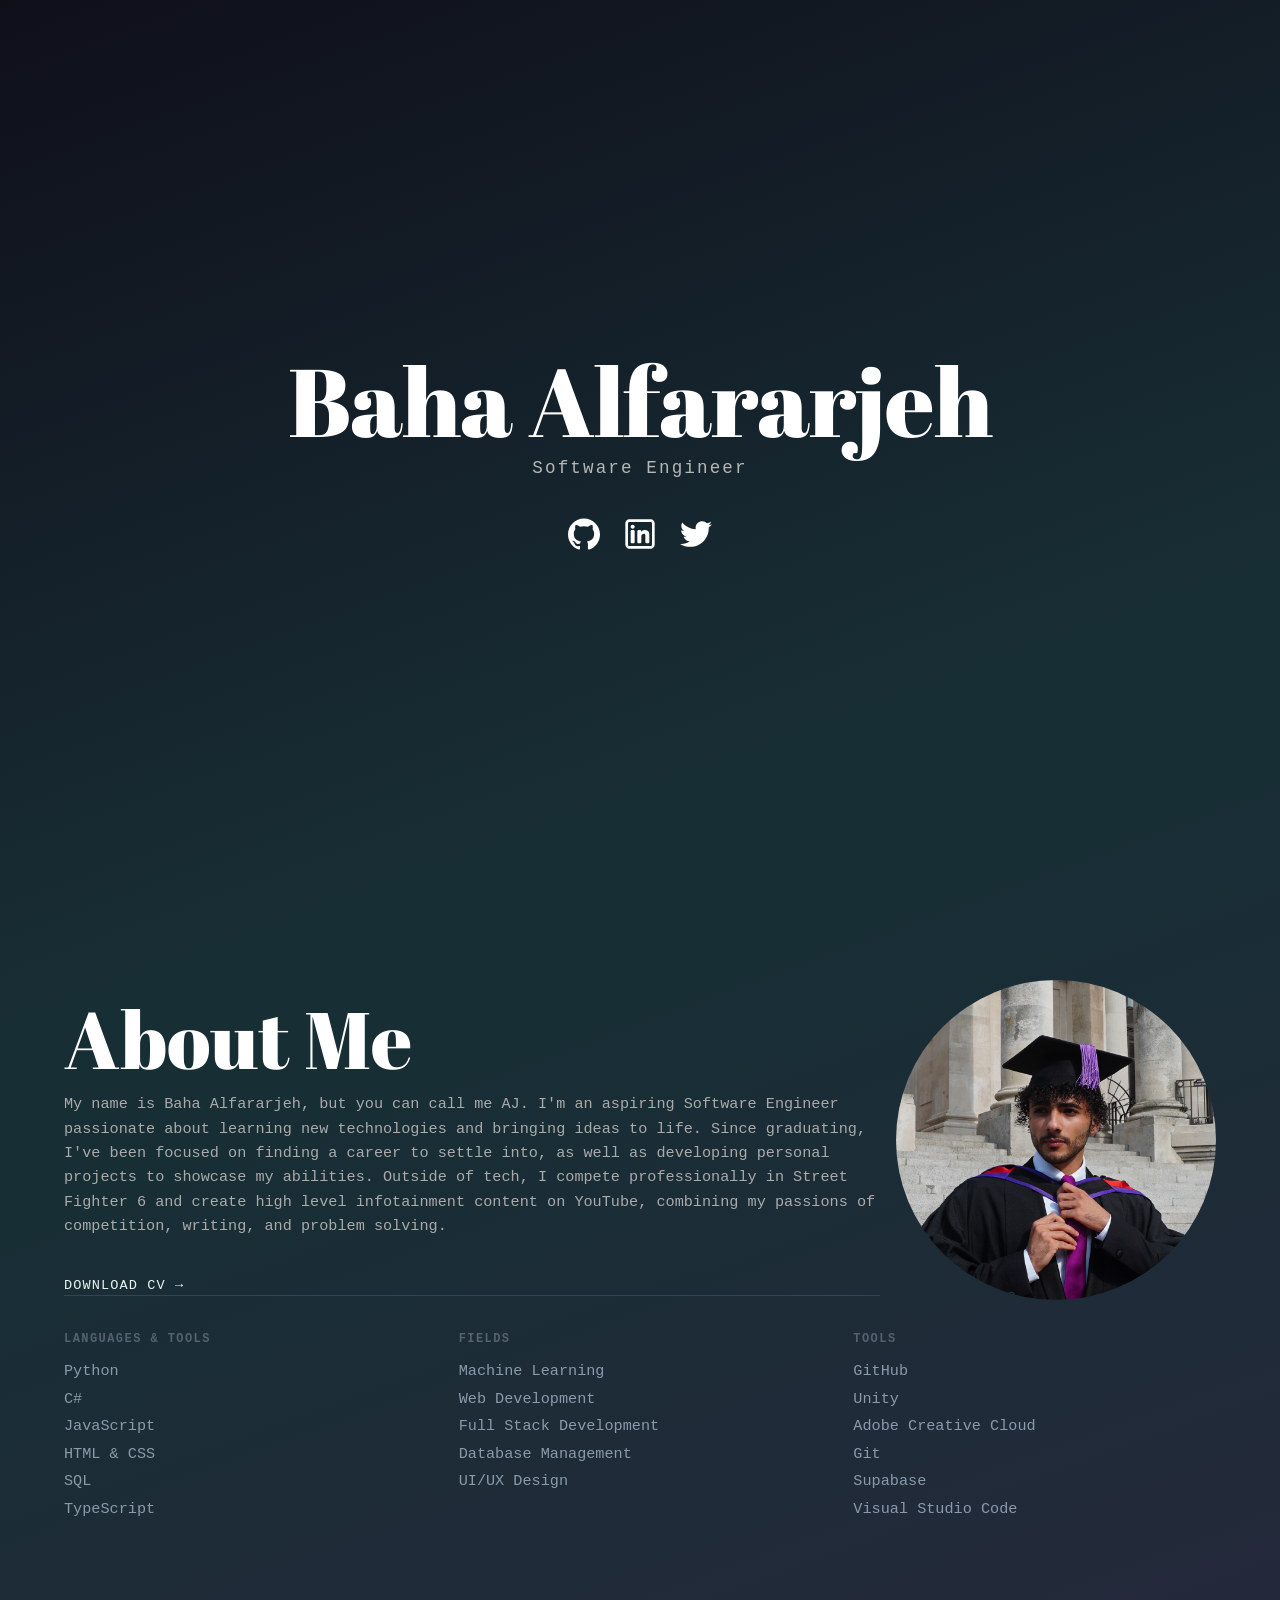
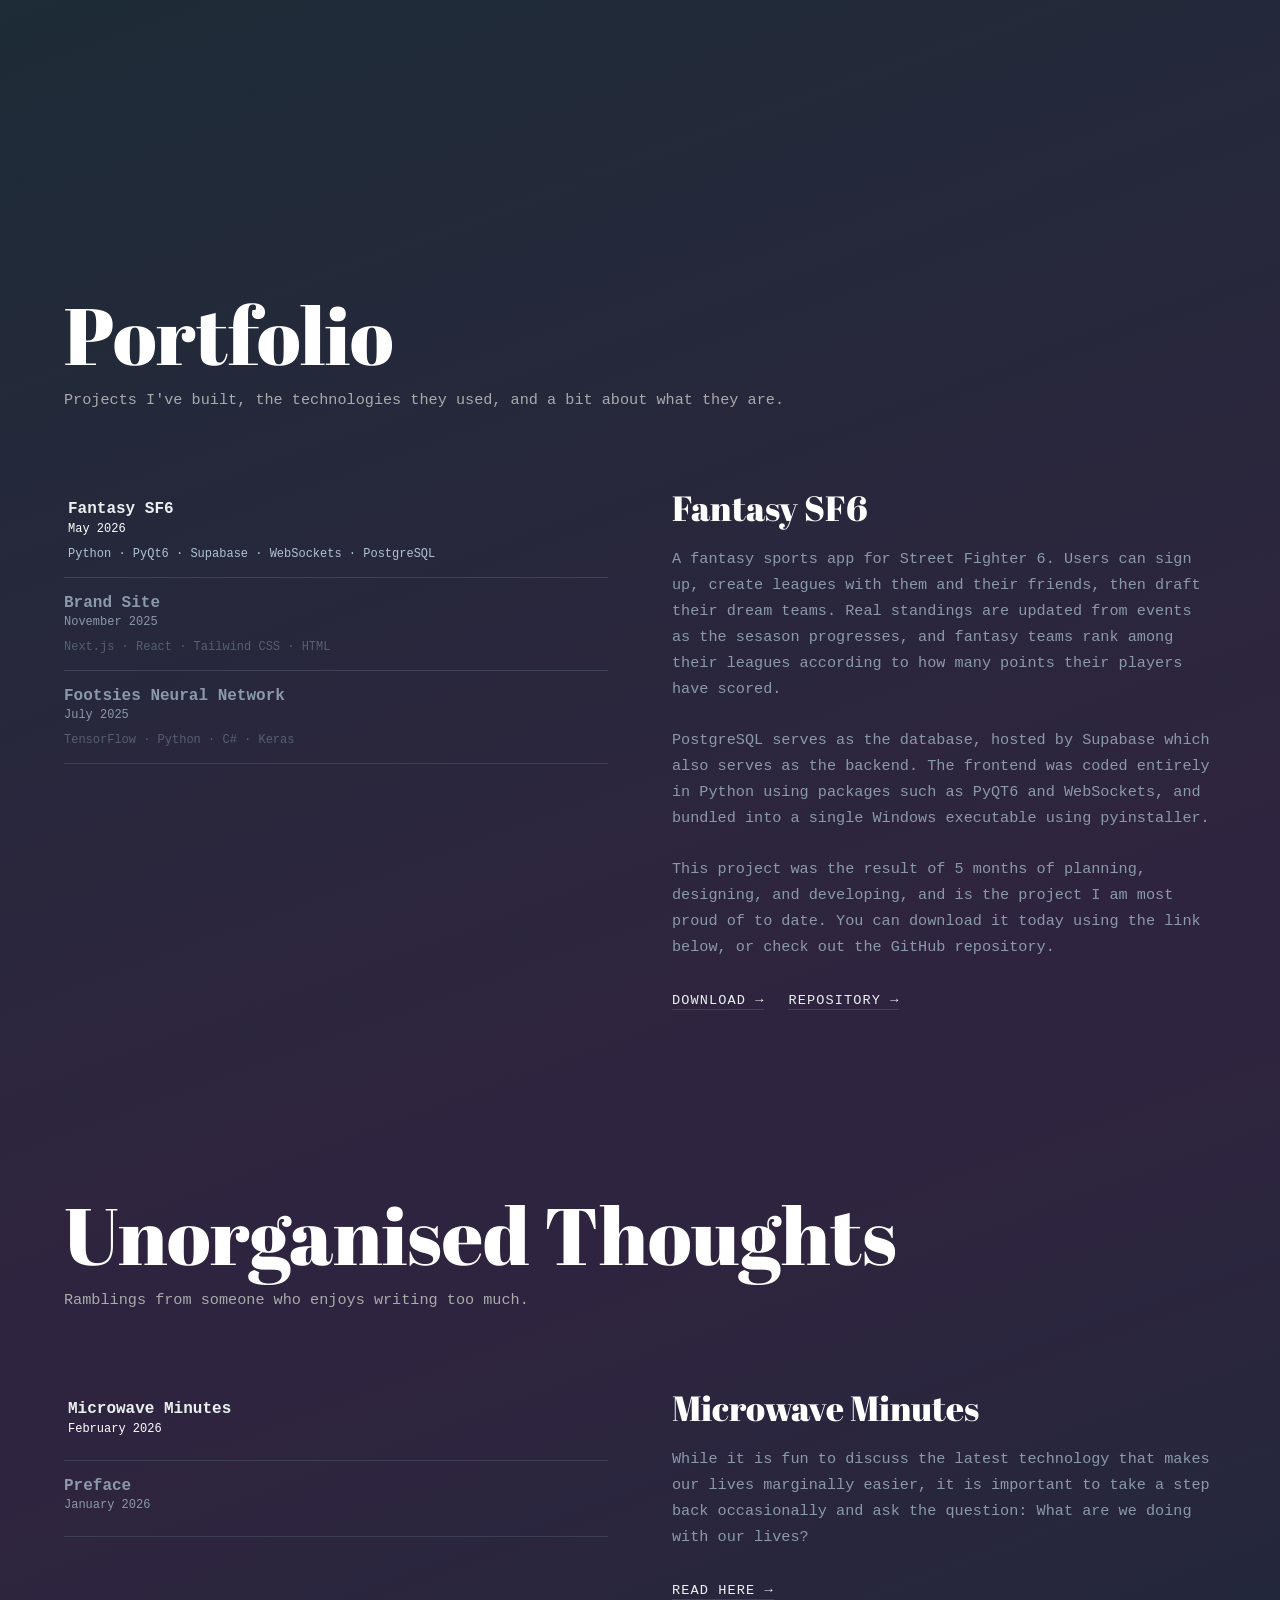
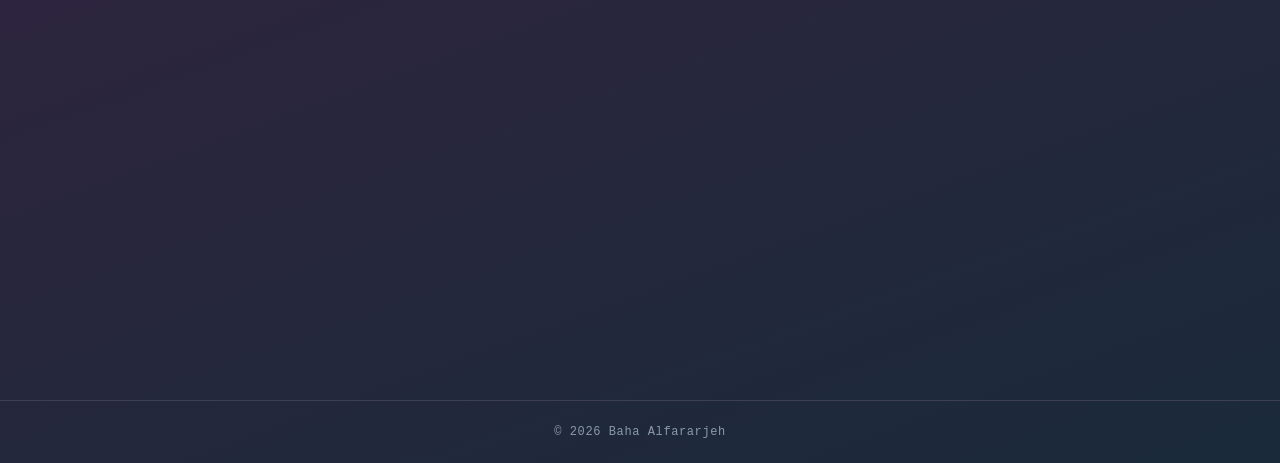
==== commit d6a1a01d: "Finishing refactor" ====
--- a/index.html
+++ b/index.html
@@ -10,19 +10,72 @@
 </head>
 
     <body>
-        <section class="hero">
+        <section id="hero" class="hero">
             <div class="hero-content">
                 <h1 class="hero-name">Baha Alfararjeh</h1>
                 <p class="hero-tagline">Software Engineer</p>
-            </div>
-        </section>
-
-        <section class="section section-portfolio">
-            <div class="portfolio-grid">
-                <div class="portfolio-left">
-                    <h2 class="section-title">Portfolio</h2>
-                    <p class="section-desc">Projects I've built, technologies I've studied, and fields of computer science I've dabbled in.</p>
-
+                <ul class="hero-socials">
+                    <li><a href="https://github.com/bfararjeh" target="_blank"><img src="/assets/icons/github.svg" alt="GitHub"></a></li>
+                    <li><a href="http://www.linkedin.com/in/bfararjeh" target="_blank"><img src="/assets/icons/linkedin.svg" alt="LinkedIn"></a></li>
+                    <li><a href="https://x.com/balfararjeh" target="_blank"><img src="/assets/icons/twitter.svg" alt="Twitter"></a></li>
+                </ul>
+            </div>
+        </section>
+
+        <section id="about" class="section">
+            <div class="section-header about-header">
+                <div class="about-text">
+                    <h2 class="section-title">About Me</h2>
+                    <p class="section-desc">My name is Baha Alfararjeh, but you can call me AJ. I'm an aspiring Software Engineer passionate about learning new technologies and bringing ideas to life. Since graduating, I've been focused on finding a career to settle into, as well as developing personal projects to showcase my abilities. Outside of tech, I compete professionally in Street Fighter 6 and create high level infotainment content on YouTube, combining my passions of competition, writing, and problem solving.</p>
+                    <a href="/assets/Baha Alfararjeh Resume.pdf" target="_blank" class="project-link">download cv &rarr;</a>
+                </div>
+                <div class="about-image">
+                    <img src="/assets/Baha Alfararjeh Photo.jpg" alt="Baha Alfararjeh">
+                </div>
+            </div>
+            <div class="skills-grid">
+                <div class="skills-group">
+                    <h3 class="skills-group-title">Languages &amp; Tools</h3>
+                    <ul class="skills-list">
+                        <li>Python</li>
+                        <li>C#</li>
+                        <li>JavaScript</li>
+                        <li>HTML &amp; CSS</li>
+                        <li>SQL</li>
+                        <li>TypeScript</li>
+                    </ul>
+                </div>
+                <div class="skills-group">
+                    <h3 class="skills-group-title">Fields</h3>
+                    <ul class="skills-list">
+                        <li>Machine Learning</li>
+                        <li>Web Development</li>
+                        <li>Full Stack Development</li>
+                        <li>Database Management</li>
+                        <li>UI/UX Design</li>
+                    </ul>
+                </div>
+                <div class="skills-group">
+                    <h3 class="skills-group-title">Tools</h3>
+                    <ul class="skills-list">
+                        <li>GitHub</li>
+                        <li>Unity</li>
+                        <li>Adobe Creative Cloud</li>
+                        <li>Git</li>
+                        <li>Supabase</li>
+                        <li>Visual Studio Code</li>
+                    </ul>
+                </div>
+            </div>
+        </section>
+
+        <section id="portfolio" class="section">
+            <div class="section-header">
+                <h2 class="section-title">Portfolio</h2>
+                <p class="section-desc">Projects I've built, the technologies they used, and a bit about what they are.</p>
+            </div>
+            <div class="section-grid">
+                <div class="section-grid-left">
                     <div class="element-list">
                         <button class="element-item active" data-project="fantasy">
                             <p class="element-name">Fantasy SF6</p>
@@ -43,46 +96,46 @@
   
                 </div>
 
-                <div class="portfolio-right">
-                    <div class="project-detail" data-project="fantasy">
-                        <h3 class="project-detail-name">Fantasy SF6</h3>
-                        <p class="project-detail-desc">A fantasy sports app for Street Fighter 6. Users can sign up, create leagues with them and their friends, then draft their dream teams. Real standings are updated from events as the sesason progresses, and fantasy teams rank among their leagues according to how many points their players have scored.</br></br>PostgreSQL serves as the database, hosted by Supabase which also serves as the backend. The frontend was coded entirely in Python using packages such as PyQT6 and WebSockets, and bundled into a single Windows executable using pyinstaller.</br></br>This project was the result of 5 months of planning, designing, and developing, and is the project I am most proud of to date. You can download it today using the link below, or check out the GitHub repository.</p>
-                        <div class="project-detail-links">
+                <div class="section-grid-right">
+                    <div class="element-detail" data-project="fantasy">
+                        <h3 class="element-detail-name">Fantasy SF6</h3>
+                        <p class="element-detail-desc">A fantasy sports app for Street Fighter 6. Users can sign up, create leagues with them and their friends, then draft their dream teams. Real standings are updated from events as the sesason progresses, and fantasy teams rank among their leagues according to how many points their players have scored.</br></br>PostgreSQL serves as the database, hosted by Supabase which also serves as the backend. The frontend was coded entirely in Python using packages such as PyQT6 and WebSockets, and bundled into a single Windows executable using pyinstaller.</br></br>This project was the result of 5 months of planning, designing, and developing, and is the project I am most proud of to date. You can download it today using the link below, or check out the GitHub repository.</p>
+                        <div class="element-detail-links">
                             <a href="https://fararjeh-fgc.com/fantasysf6" target="_blank" class="project-link">download &rarr;</a>
                             <a href="https://github.com/bfararjeh/sf6-fantasy-league" target="_blank" class="project-link">repository &rarr;</a>
                         </div>
                     </div>
-                    <div class="project-detail hidden" data-project="brand">
-                        <h3 class="project-detail-name">Fararjeh FGC</h3>
-                        <p class="project-detail-desc">A site built to advertise my brand: Fararjeh FGC. Within the fighting game eSports community, I am an online personality, and I compete at the highest level, create educational content, and coach professionaly. fararjeh-fgc.com serves as the main hub for all my socials, as well as an intro to who I am and any other projects within the Street Fighter 6 community I create.</br></br>I created this site mainly to get some experience in web development, as well as familiarise myself with popular technologies such as Next.js and Tailwind CSS.</br></br>This project was my first since graduating, and despite its simplicity I hold it in high regard. I'm not only proud of the quality of the project, but also its practicality in being a site I can actively advertise and use.</p>
-                        <div class="project-detail-links">
+                    <div class="element-detail hidden" data-project="brand">
+                        <h3 class="element-detail-name">Fararjeh FGC</h3>
+                        <p class="element-detail-desc">A site built to advertise my brand: Fararjeh FGC. Within the fighting game eSports community, I am an online personality, and I compete at the highest level, create educational content, and coach professionaly. fararjeh-fgc.com serves as the main hub for all my socials, as well as an intro to who I am and any other projects within the Street Fighter 6 community I create.</br></br>I created this site mainly to get some experience in web development, as well as familiarise myself with popular technologies such as Next.js and Tailwind CSS.</br></br>This project was my first since graduating, and despite its simplicity I hold it in high regard. I'm not only proud of the quality of the project, but also its practicality in being a site I can actively advertise and use.</p>
+                        <div class="element-detail-links">
                             <a href="https://fararjeh-fgc.com" target="_blank" class="project-link">visit website &rarr;</a>
                             <a href="https://github.com/bfararjeh/fararjeh_fgc" target="_blank" class="project-link">repository &rarr;</a>
                         </div>
 
                     </div>
-                    <div class="project-detail hidden" data-project="footsies">
-                        <h3 class="project-detail-name">Footsies Neural Network</h3>
-                        <p class="project-detail-desc">Footsies is a video game developed by HiFight within the Fighting Game genre. For my dissertation project, I designed, developed, and built an AI agent using a neural network that could be fought against within the game. The project aim was to provide alternative methods of play for players suffering from "Ladder Anxiety", as existing solutions proved (according to secondary research) lacklustre. You can take a look at my research paper and the GitHub repository below.</br></br>TensorFlow and Keras were used for the neural network, with Pandas and scikit-learn for data processing: all written in Python. Websockets were used to connect the neural network to the observation logic written in C# in Unity, running on local servers.</br></br>The project achieved a First, and is the project I am most proud of to date. Not only did I teach myself the fundamentals of machine learning and importance of data preprocessing, but I also learnt how to structure a project plan, organise deadlines, and meet specification requirements.</p>
-                        <div class="project-detail-links">
+                    <div class="element-detail hidden" data-project="footsies">
+                        <h3 class="element-detail-name">Footsies Neural Network</h3>
+                        <p class="element-detail-desc">Footsies is a video game developed by HiFight within the Fighting Game genre. For my dissertation project, I designed, developed, and built an AI agent using a neural network that could be fought against within the game. The project aim was to provide alternative methods of play for players suffering from "Ladder Anxiety", as existing solutions proved (according to secondary research) lacklustre. You can take a look at my research paper and the GitHub repository below.</br></br>TensorFlow and Keras were used for the neural network, with Pandas and scikit-learn for data processing: all written in Python. Websockets were used to connect the neural network to the observation logic written in C# in Unity, running on local servers.</br></br>The project achieved a First, and is the project I am most proud of to date. Not only did I teach myself the fundamentals of machine learning and importance of data preprocessing, but I also learnt how to structure a project plan, organise deadlines, and meet specification requirements.</p>
+                        <div class="element-detail-links">
                             <a href="assets/Using Machine Learning to Create a Human-Like AI Opponent to Combat Ladder Anxiety.pdf" target="_blank" class="project-link">read dissertation &rarr;</a>
                             <a href="https://github.com/bfararjeh/footsies_final_year_project" target="_blank" class="project-link">repository &rarr;</a>
                         </div>
                     </div>
 
                 </div>
-
-            </div>
-        </section>
-
-        <section class="section section-blog">
-            <div class="blog-grid">
-                <div class="blog-left">
-                    <h2 class="section-title">Unorganised Thoughts</h2>
-                    <p class="section-desc">Ramblings from someone who enjoys writing too much.</p>
-
+            </div>
+        </section>
+
+        <section id="blog" class="section">
+            <div class="section-header">
+                <h2 class="section-title">Unorganised Thoughts</h2>
+                <p class="section-desc">Ramblings from someone who enjoys writing too much.</p>
+            </div>
+            <div class="section-grid">
+                <div class="section-grid-left">
                     <div class="element-list">
-                        <button class="element-item" data-blog="microwave">
+                        <button class="element-item active" data-blog="microwave">
                             <p class="element-name">Microwave Minutes</p>
                             <p class="element-date">February 2026</p>
                         </button>
@@ -91,12 +144,22 @@
                             <p class="element-date">January 2026</p>
                         </button>
                     </div>
-  
-                </div>
-
-                <div class="blog-right">
-                    <div class="blog-post-viewer">
-                        <p class="blog-post-placeholder">Select a post to read it here.</p>
+                </div>
+
+                <div class="section-grid-right">
+                    <div class="element-detail" data-blog="microwave">
+                        <h3 class="element-detail-name">Microwave Minutes</h3>
+                        <p class="element-detail-desc">While it is fun to discuss the latest technology that makes our lives marginally easier, it is important to take a step back occasionally and ask the question: What are we doing with our lives?</p>
+                        <div class="element-detail-links">
+                            <a href="/blog/microwave_minutes/" class="project-link">read here &rarr;</a>
+                        </div>
+                    </div>
+                    <div class="element-detail hidden" data-blog="preface">
+                        <h3 class="element-detail-name">Preface</h3>
+                        <p class="element-detail-desc">A small preface with who I am and what this blog is supposed to be.</p>
+                        <div class="element-detail-links">
+                            <a href="/blog/preface/" class="project-link">read here &rarr;</a>
+                        </div>
                     </div>
                 </div>
 
@@ -106,34 +169,27 @@
         <!-- portfolio script -->
         <script>
             const items = document.querySelectorAll('.element-item[data-project]');
-            const details = document.querySelectorAll('.project-detail');
+            const details = document.querySelectorAll('.element-detail[data-project]');
             items.forEach(item => {
                 item.addEventListener('click', () => {
                     items.forEach(i => i.classList.remove('active'));
                     details.forEach(d => d.classList.add('hidden'));
                     item.classList.add('active');
-                    document.querySelector(`.project-detail[data-project="${item.dataset.project}"]`).classList.remove('hidden');
+                    document.querySelector(`.element-detail[data-project="${item.dataset.project}"]`).classList.remove('hidden');
                 });
             });
         </script>
 
         <!-- blog script -->
         <script>
-            const blogUrls = {
-                microwave: '/assets/microwave_minutes.txt',
-                preface: '/assets/preface.txt',
-            };
             const items_blog = document.querySelectorAll('.element-item[data-blog]');
-            const viewer = document.querySelector('.blog-post-viewer');
-
+            const details_blog = document.querySelectorAll('.element-detail[data-blog]');
             items_blog.forEach(item => {
-                item.addEventListener('click', async () => {
+                item.addEventListener('click', () => {
                     items_blog.forEach(i => i.classList.remove('active'));
+                    details_blog.forEach(d => d.classList.add('hidden'));
                     item.classList.add('active');
-                    viewer.innerText = 'Loading...';
-                    const res = await fetch(blogUrls[item.dataset.blog]);
-                    const text = await res.text();
-                    viewer.innerText = text;
+                    document.querySelector(`.element-detail[data-blog="${item.dataset.blog}"]`).classList.remove('hidden');
                 });
             });
         </script>
--- a/style.css
+++ b/style.css
@@ -30,6 +30,8 @@
 }
 
 
+
+
 /* hero section stuff */
 
 .hero {
@@ -59,25 +61,48 @@
     margin-bottom: 2.5rem;
 }
 
+.hero-socials {
+    display: flex;
+    flex-direction: row;
+    gap: 1.5rem;
+    list-style: none;
+    margin-top: 1rem;
+    justify-content: center;
+}
+
+.hero-socials img {
+    width: 32px;
+    height: 32px;
+    display: block;
+    transition: transform 0.25s;
+}
+
+.hero-socials img:hover {
+    transform: scale(1.1);
+}
 
 
 
 /* section */
 
 .section {
-    min-height: 100vh;
-    display: flex;
-    align-items: center;
-    justify-content: center;
+    display: flex;
+    flex-direction: column;
+    align-items: stretch;
+    justify-content: flex-start;
+    height: 100vh;
+    overflow: hidden;
+    width: 100%;
     padding: 5rem 2rem;
 }
 
-.section-content {
-    max-width: 640px;
+.section-header {
+    display: flex;
+    flex-direction: column;
+    max-width: 1400px;
     width: 100%;
-    text-align: center;
-    background-color: transparent;
-    color: #eaf2f1;
+    margin: 0 auto;
+    padding: 0 2rem 2rem;
 }
 
 .section-title {
@@ -93,77 +118,35 @@
     line-height: 1.6;
 }
 
-
-
-.section-portfolio {
-    align-items: stretch;
-    padding: 0;
-}
-
-.portfolio-grid {
+.section-grid {
     display: grid;
     grid-template-columns: 1fr 1fr;
-    min-height: 100vh;
+    grid-template-rows: 400px;
     width: 100%;
     max-width: 1400px;
     margin: 0 auto;
-}
-
-.portfolio-left {
-    padding: 5rem 3rem 5rem 2rem;
-}
-
-.portfolio-right {
-    padding: 15rem 0rem 5rem 3rem;
-    display: flex;
-    align-items: flex-start;
-}
-
-.section-blog {
-    align-items: stretch;
-    padding: 0;
-}
-
-.blog-grid {
-    display: grid;
-    grid-template-columns: 1fr 1fr;
-    min-height: 100vh;
-    width: 100%;
-    max-width: 1400px;
-    margin: 0 auto;
-}
-
-.blog-left {
-    padding: 5rem 3rem 5rem 2rem;
-}
-
-
-
-.blog-right {
-    padding: 5rem 2rem 5rem 3rem;
-    display: flex;
-    align-items: flex-start;
-}
-
-.blog-post-viewer {
-    height: calc(100vh - 10rem);
-    overflow-y: auto;
-    padding-right: 1rem;
-    width: 100%;
-    height: 40%;
-}
-
-.blog-post-placeholder {
-    color: #556070;
-    font-size: 0.9rem;
-}
+    padding: 0 2rem;
+    align-items: start;
+}
+
+.section-grid-left {
+    padding-right: 2rem;
+}
+
+.section-grid-right {
+    padding-left: 2rem;
+}
+
+
+
+
+/* list stuff */
 
 .element-list {
     display: flex;
     flex-direction: column;
     gap: 0;
     text-align: left;
-    border-top: 1px solid #3d4055;
 }
 
 .element-item {
@@ -221,30 +204,35 @@
     transition: color 0.2s;
 }
 
-.project-detail {
+
+
+
+/* project stuff */
+
+.element-detail {
     display: flex;
     flex-direction: column;
     gap: 1rem;
 }
 
-.project-detail.hidden {
+.element-detail.hidden {
     display: none;
 }
 
-.project-detail-name {
+.element-detail-name {
     font-family: 'Abril Fatface', 'Times New Roman', Times, serif;
     font-size: clamp(1.5rem, 3vw, 2.2rem);
     font-weight: 400;
 }
 
-.project-detail-desc {
+.element-detail-desc {
     font-size: 0.95rem;
     color: #8a9aab;
     line-height: 1.7;
     padding-bottom: 1rem;
 }
 
-.project-detail-links {
+.element-detail-links {
     display: flex;
     gap: 1.5rem;
     flex-wrap: wrap;
@@ -266,7 +254,135 @@
 }
 
 
+
+
+/* about */
+
+.about-header {
+    display: grid;
+    grid-template-columns: 1fr auto;
+    gap: 1rem;
+    align-items: center;
+}
+
+.about-text {
+    display: flex;
+    flex-direction: column;
+    gap: 0;
+}
+
+.about-image img {
+    width: 320px;
+    height: 320px;
+    object-fit: cover;
+    border-radius: 50%;
+    display: block;
+}
+
+@media (max-width: 640px) {
+    .about-header {
+        grid-template-columns: 1fr;
+        grid-template-rows: auto auto;
+    }
+    
+    .about-image {
+        order: -1;
+        display: flex;
+        justify-content: center;
+    }
+
+    .about-header img {
+        width: 180px;
+        height: 180px;
+    }
+}
+
+
+
+
+/* skills */
+
+.skills-grid {
+    display: grid;
+    grid-template-columns: 1fr 1fr 1fr;
+    width: 100%;
+    max-width: 1400px;
+    margin: 0 auto;
+    padding: 0 2rem;
+    gap: 2rem;
+}
+
+.skills-group-title {
+    font-size: 0.75rem;
+    letter-spacing: 0.12em;
+    text-transform: uppercase;
+    color: #556070;
+    margin-bottom: 1rem;
+}
+
+.skills-list {
+    list-style: none;
+    display: flex;
+    flex-direction: column;
+    gap: 0.6rem;
+}
+
+.skills-list li {
+    font-size: 0.95rem;
+    color: #8a9aab;
+}
+
+
+
+
+/* blog post page */
+
+.post-page {
+    max-width: 1080px;
+    margin: 0 auto;
+    padding: 5rem 2rem;
+}
+
+.post-back {
+    display: inline-block;
+    font-size: 0.85rem;
+    letter-spacing: 0.08em;
+    text-transform: uppercase;
+    color: #8a9aab;
+    text-decoration: none;
+    margin-bottom: 2.5rem;
+}
+
+.post-back:hover {
+    color: #eaf2f1;
+}
+
+.post-title {
+    font-family: 'Abril Fatface', 'Times New Roman', Times, serif;
+    font-size: clamp(2rem, 6vw, 3.5rem);
+    font-weight: 400;
+    margin-bottom: 0.4rem;
+}
+
+.post-meta {
+    font-size: 0.8rem;
+    color: #556070;
+    margin-bottom: 2.5rem;
+    letter-spacing: 0.05em;
+}
+
+.post-body p {
+    font-size: 1rem;
+    color: #c8d4dc;
+    line-height: 1.8;
+    margin-bottom: 1.5rem;
+}
+
+
+
+
 /* footer */
+
 .site-footer {
     background-color: transparent;
     color: #8a9aab;
@@ -278,25 +394,45 @@
 }
 
 
-@media (max-width: 1400px) {
-    .portfolio-grid {
+
+
+/* context aware stuff */
+
+@media (max-width: 640px) {
+    .section {
+        padding: 3rem 1rem;
+        height: 200vh;
+    }
+
+    .section-grid {
         grid-template-columns: 1fr;
-    }
-
-    .portfolio-left {
-        padding: 4rem 2rem 1.5rem;
-        border-right: none;
-    }
-
-    .portfolio-right {
-        padding: 1.5rem 2rem 4rem;
-    }
-}
-
-@media (max-width: 640px) {
-    .hero-links {
-        flex-direction: column;
-        align-items: center;
+        grid-template-rows: auto 200px;
+        padding: 0;
+    }
+
+    .section-title {
+        text-align: center;
+        padding-bottom: 0.5rem;
+    }
+
+    .section-desc {
+        text-align: center;
+    }
+
+    .section-grid-left {
+        padding-left: 1rem;
+        padding-bottom: 2rem;
+    }
+
+    .section-grid-right {
+        padding-right: 1rem;
+        align-self: start;
+        min-height: 200px;
+    }
+
+    .skills-grid {
+        grid-template-columns: 1fr;
+        padding: 0 1rem;
     }
 }
 
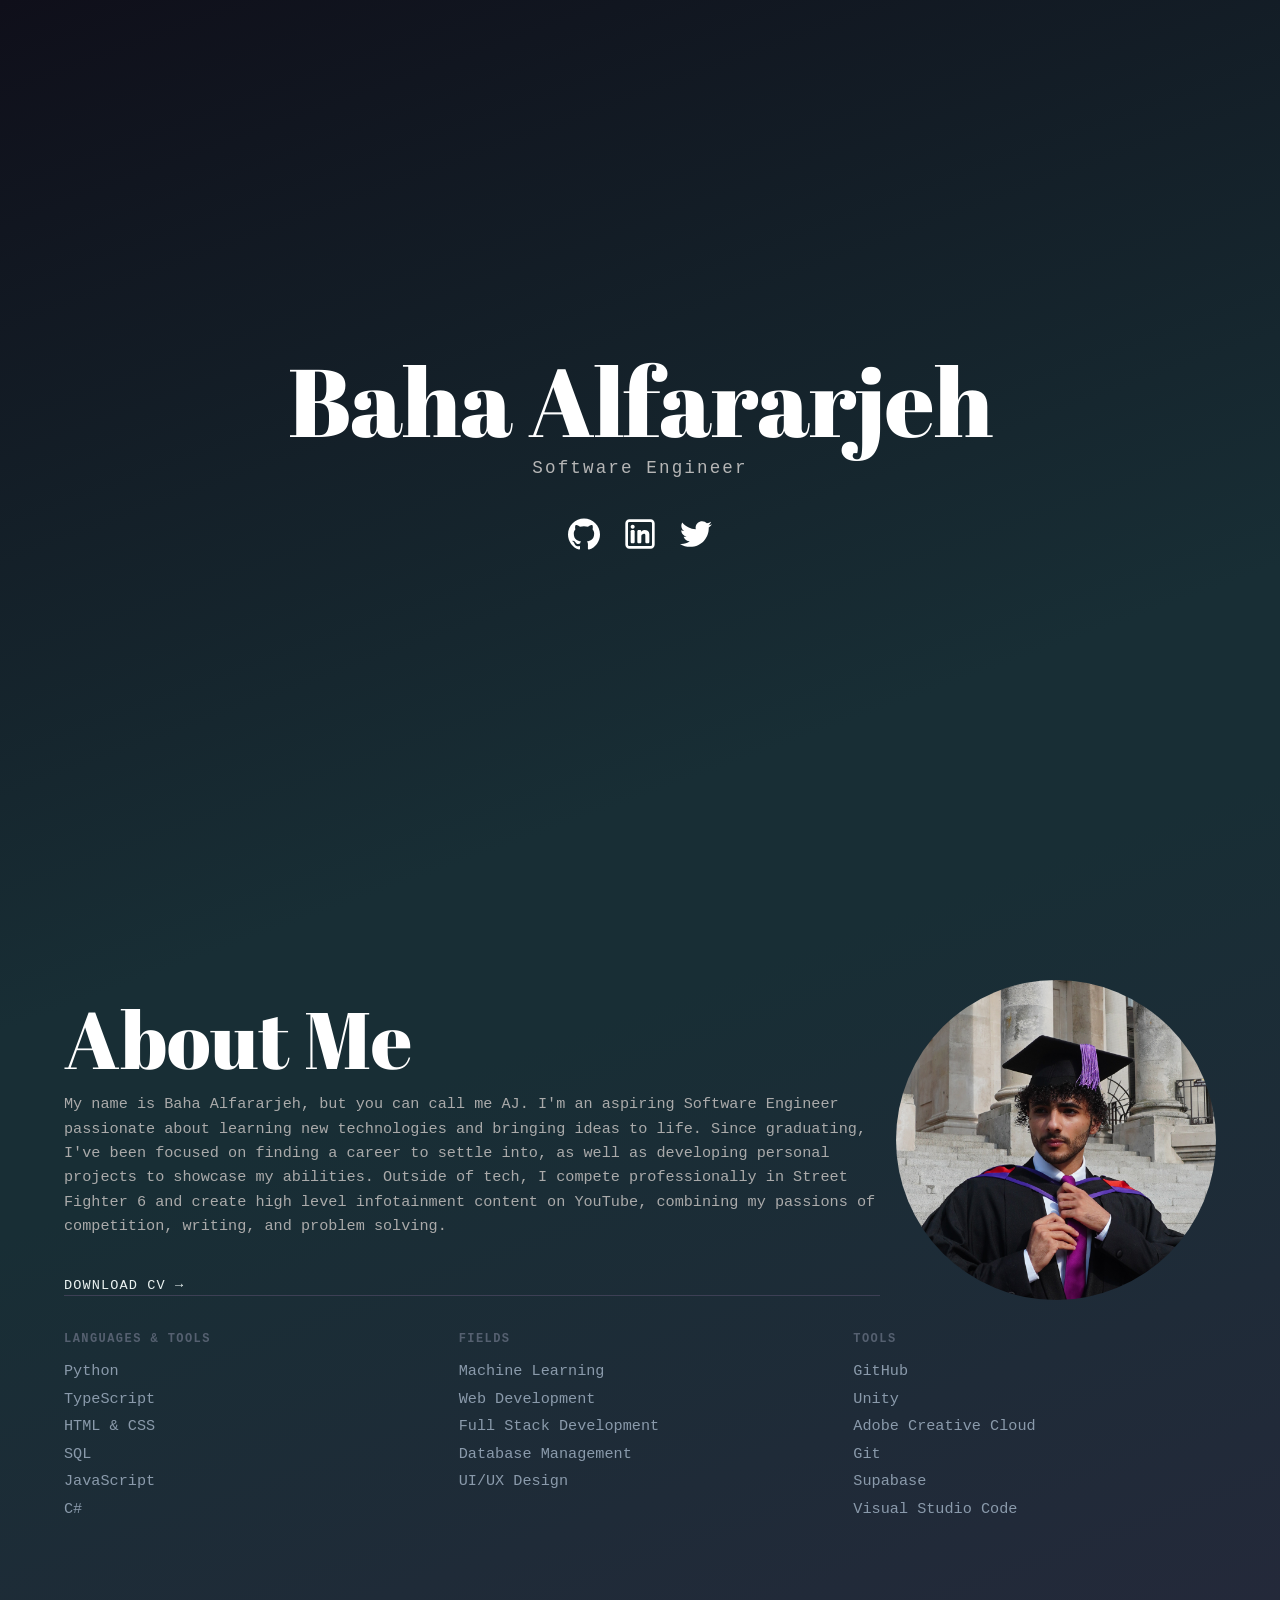
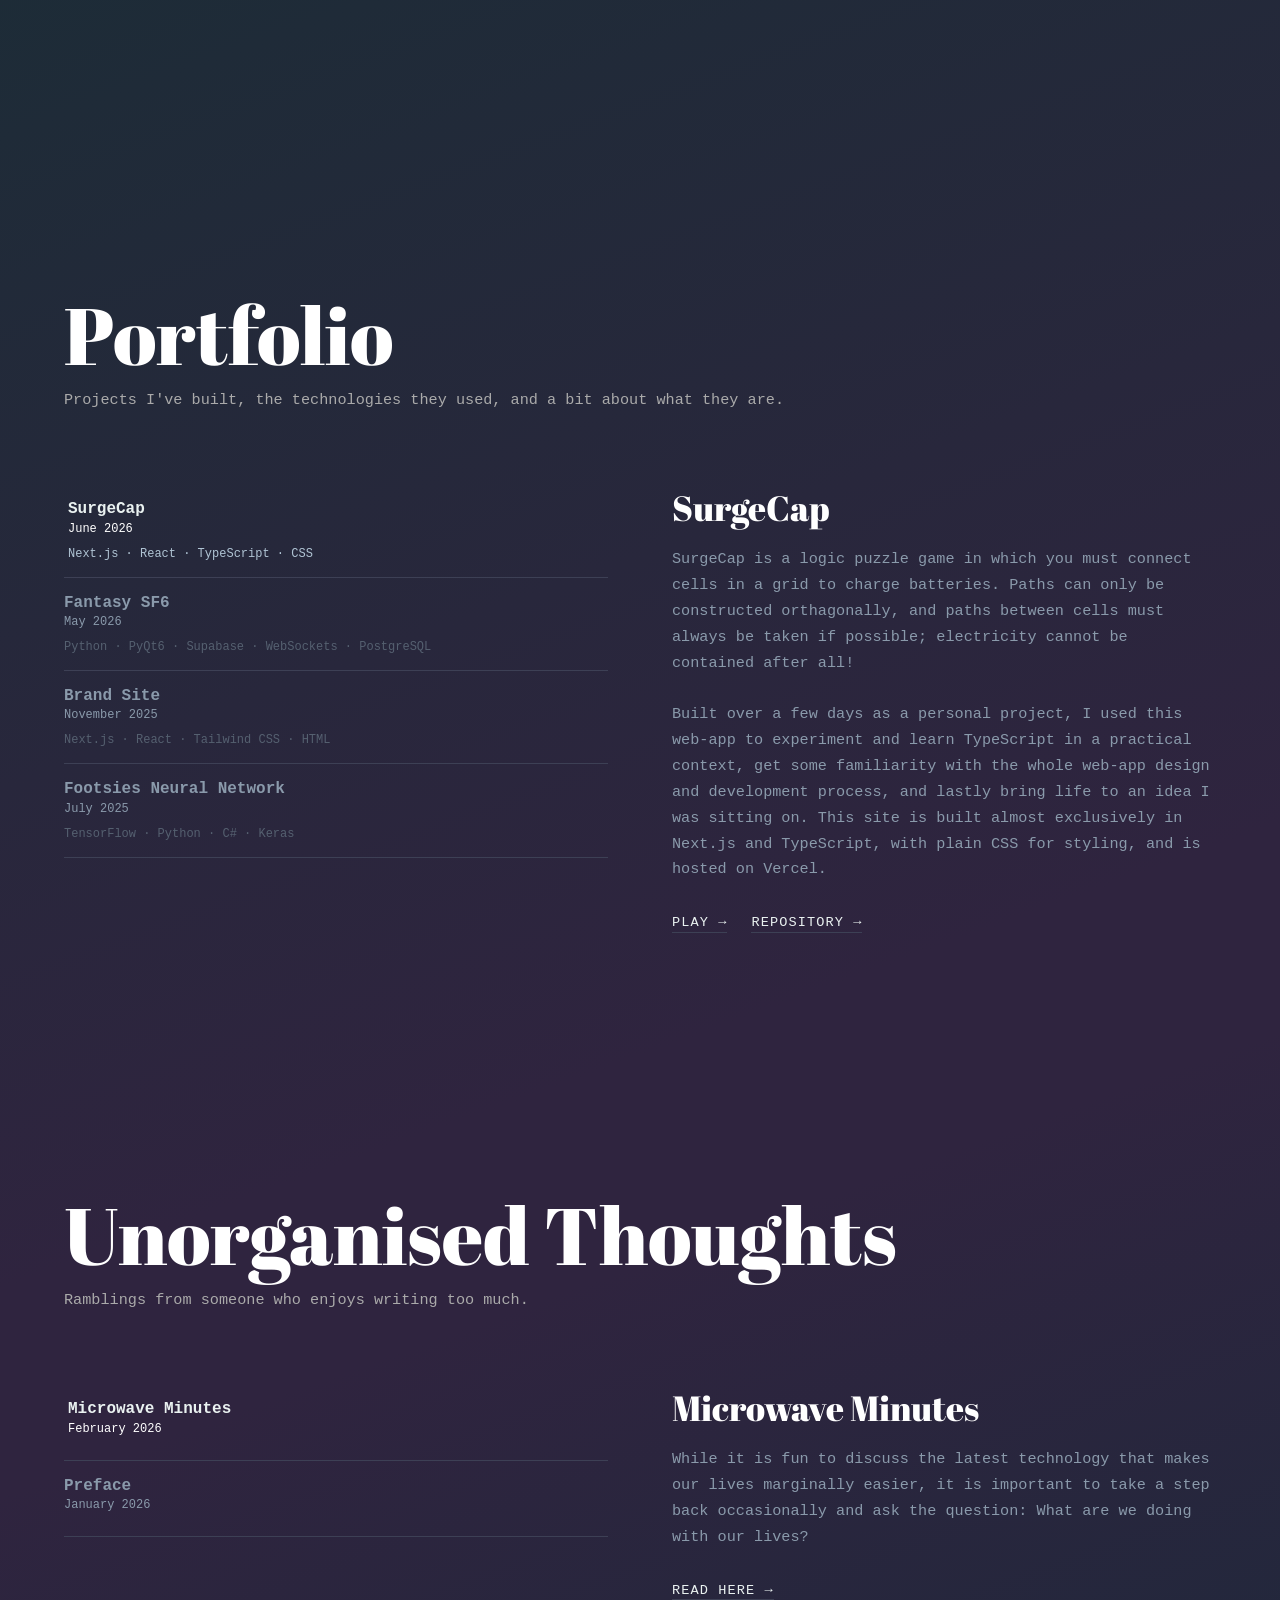
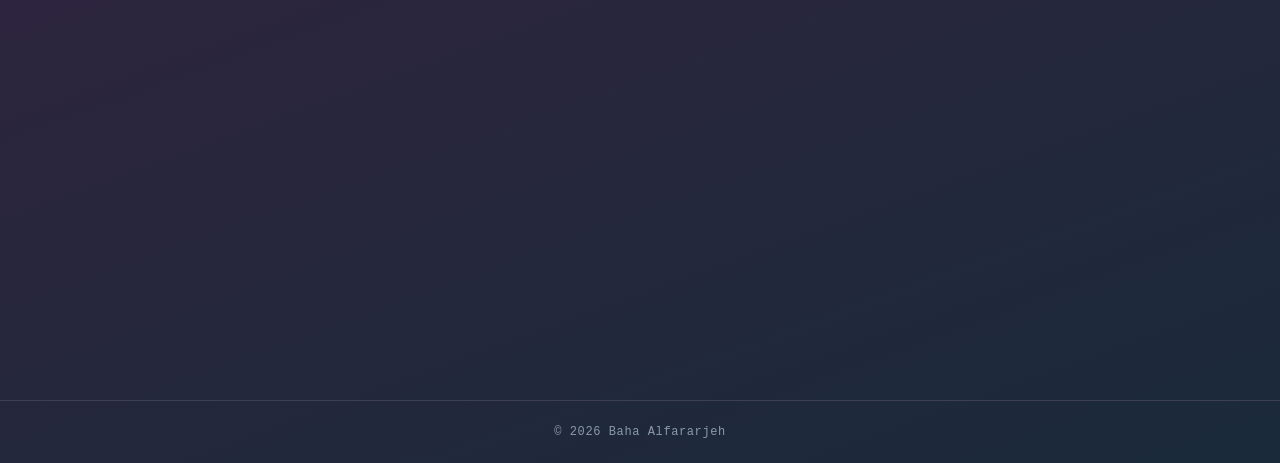
==== commit 7330f17b: "Update index.html Added details about "surgecap"" ====
--- a/index.html
+++ b/index.html
@@ -38,11 +38,11 @@
                     <h3 class="skills-group-title">Languages &amp; Tools</h3>
                     <ul class="skills-list">
                         <li>Python</li>
-                        <li>C#</li>
-                        <li>JavaScript</li>
+                        <li>TypeScript</li>
                         <li>HTML &amp; CSS</li>
                         <li>SQL</li>
-                        <li>TypeScript</li>
+                        <li>JavaScript</li>
+                        <li>C#</li>
                     </ul>
                 </div>
                 <div class="skills-group">
@@ -77,7 +77,12 @@
             <div class="section-grid">
                 <div class="section-grid-left">
                     <div class="element-list">
-                        <button class="element-item active" data-project="fantasy">
+                        <button class="element-item active" data-project="surge">
+                            <p class="element-name">SurgeCap</p>
+                            <p class="element-date">June 2026</p>
+                            <p class="element-tech">Next.js &middot; React &middot; TypeScript &middot; CSS</p>
+                        </button>
+                        <button class="element-item" data-project="fantasy">
                             <p class="element-name">Fantasy SF6</p>
                             <p class="element-date">May 2026</p>
                             <p class="element-tech">Python &middot; PyQt6 &middot; Supabase &middot; WebSockets &middot; PostgreSQL</p>
@@ -93,11 +98,18 @@
                             <p class="element-tech">TensorFlow &middot; Python &middot; C# &middot; Keras</p>
                         </button>
                     </div>
-  
                 </div>
 
                 <div class="section-grid-right">
-                    <div class="element-detail" data-project="fantasy">
+                    <div class="element-detail" data-project="surge">
+                        <h3 class="element-detail-name">SurgeCap</h3>
+                        <p class="element-detail-desc">SurgeCap is a logic puzzle game in which you must connect cells in a grid to charge batteries. Paths can only be constructed orthagonally, and paths between cells must always be taken if possible; electricity cannot be contained after all!</br></br>Built over a few days as a personal project, I used this web-app to experiment and learn TypeScript in a practical context, get some familiarity with the whole web-app design and development process, and lastly bring life to an idea I was sitting on. This site is built almost exclusively in Next.js and TypeScript, with plain CSS for styling, and is hosted on Vercel.</p>
+                        <div class="element-detail-links">
+                            <a href="https://surgecap.vercel.app/" target="_blank" class="project-link">play &rarr;</a>
+                            <a href="https://github.com/bfararjeh/surgecap" target="_blank" class="project-link">repository &rarr;</a>
+                        </div>
+                    </div>
+                    <div class="element-detail hidden" data-project="fantasy">
                         <h3 class="element-detail-name">Fantasy SF6</h3>
                         <p class="element-detail-desc">A fantasy sports app for Street Fighter 6. Users can sign up, create leagues with them and their friends, then draft their dream teams. Real standings are updated from events as the sesason progresses, and fantasy teams rank among their leagues according to how many points their players have scored.</br></br>PostgreSQL serves as the database, hosted by Supabase which also serves as the backend. The frontend was coded entirely in Python using packages such as PyQT6 and WebSockets, and bundled into a single Windows executable using pyinstaller.</br></br>This project was the result of 5 months of planning, designing, and developing, and is the project I am most proud of to date. You can download it today using the link below, or check out the GitHub repository.</p>
                         <div class="element-detail-links">
@@ -122,7 +134,6 @@
                             <a href="https://github.com/bfararjeh/footsies_final_year_project" target="_blank" class="project-link">repository &rarr;</a>
                         </div>
                     </div>
-
                 </div>
             </div>
         </section>
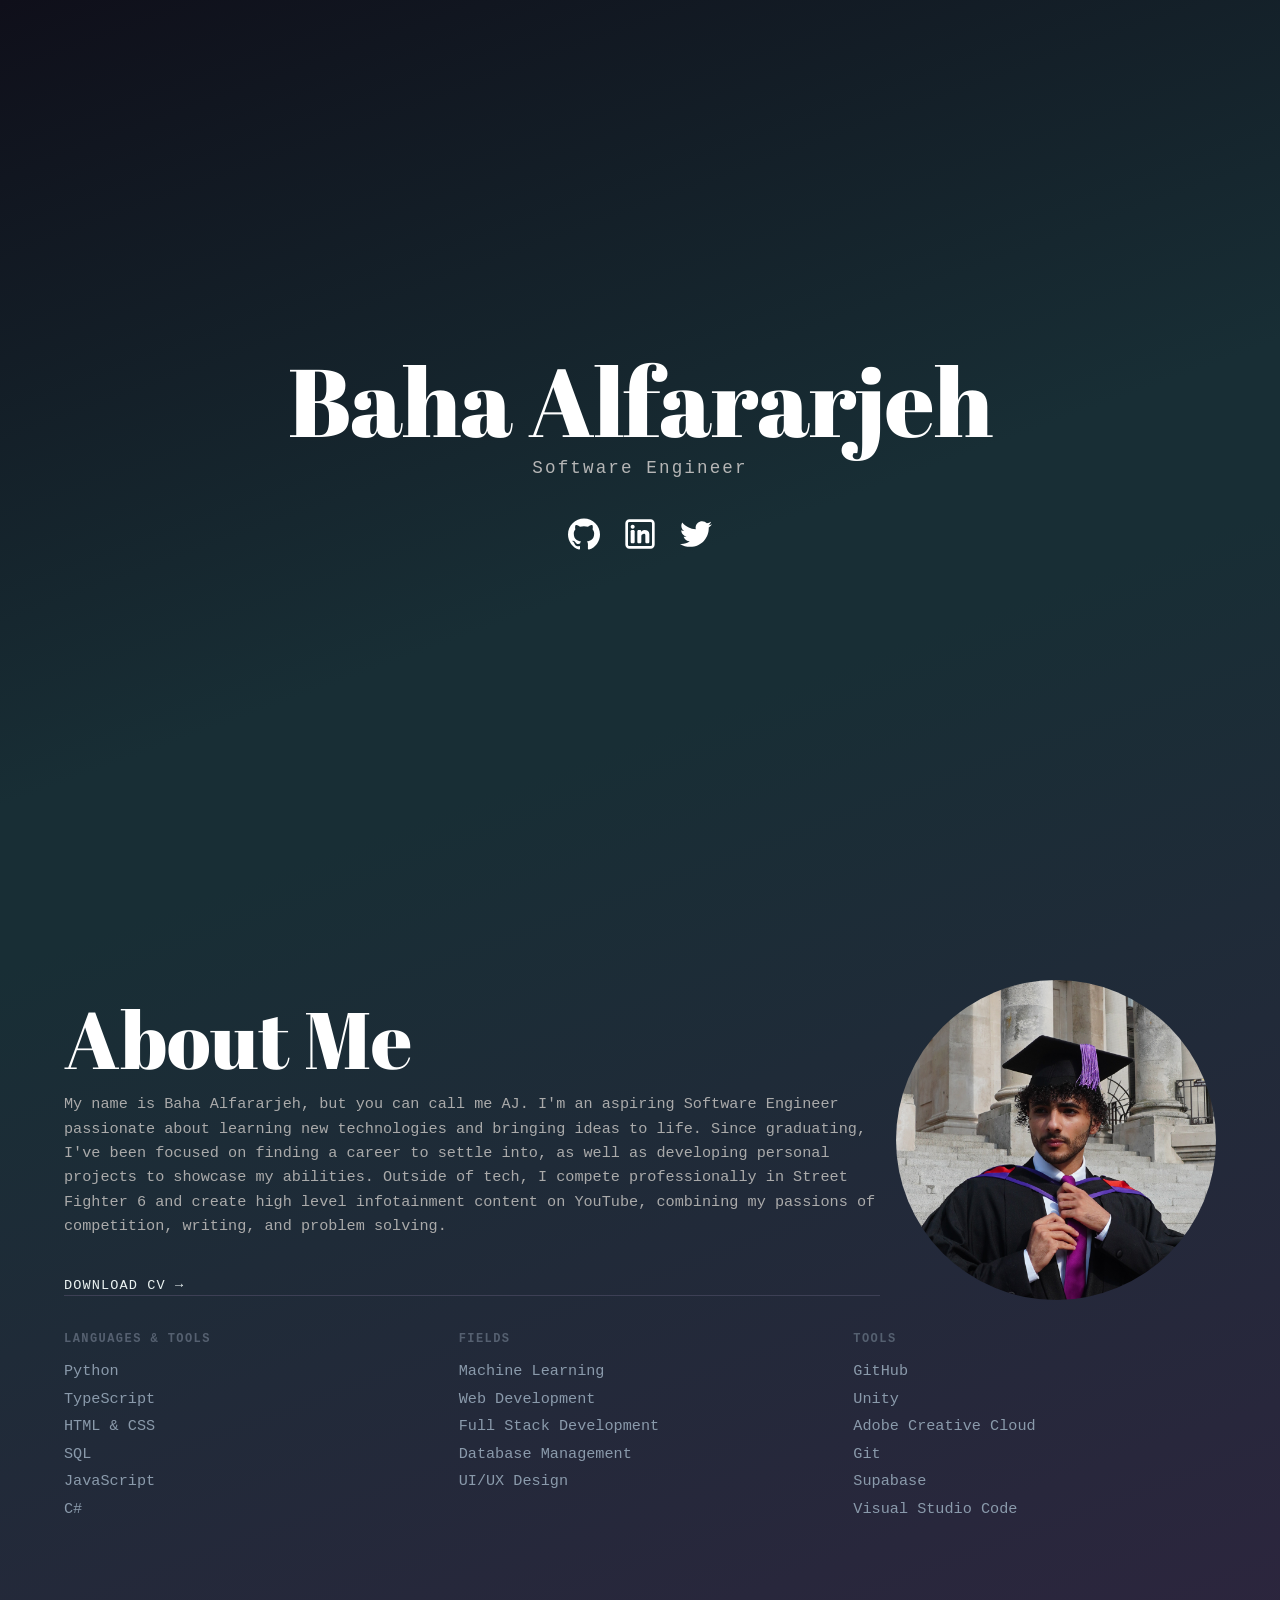
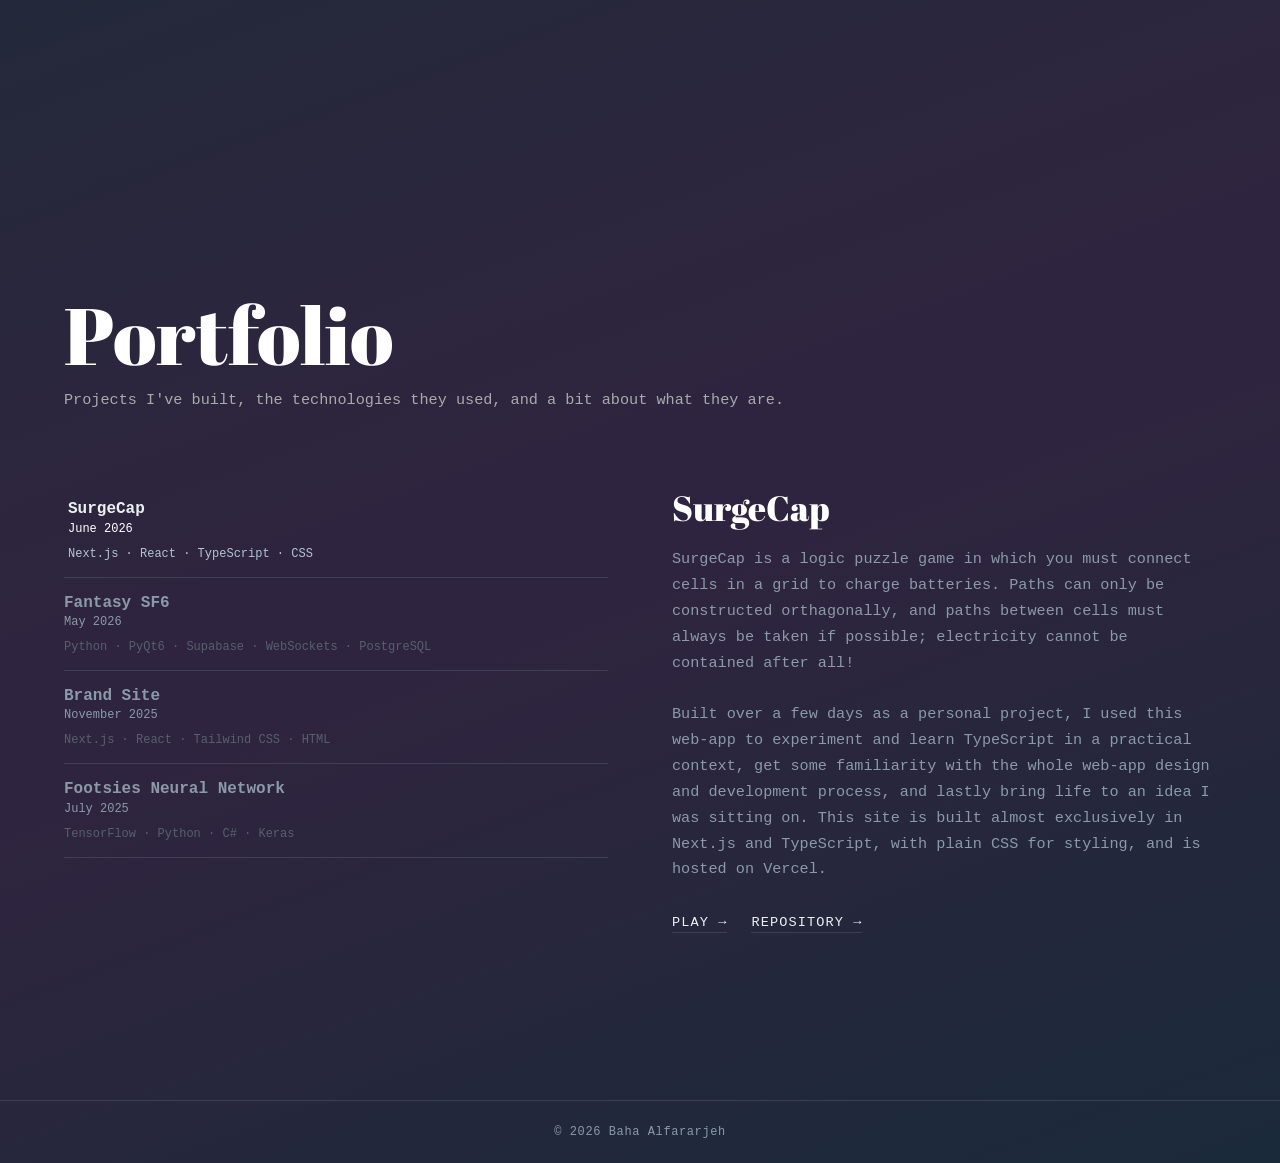
==== commit bdd1b40f: "Deletion of blog section" ====
--- a/index.html
+++ b/index.html
@@ -138,45 +138,6 @@
             </div>
         </section>
 
-        <section id="blog" class="section">
-            <div class="section-header">
-                <h2 class="section-title">Unorganised Thoughts</h2>
-                <p class="section-desc">Ramblings from someone who enjoys writing too much.</p>
-            </div>
-            <div class="section-grid">
-                <div class="section-grid-left">
-                    <div class="element-list">
-                        <button class="element-item active" data-blog="microwave">
-                            <p class="element-name">Microwave Minutes</p>
-                            <p class="element-date">February 2026</p>
-                        </button>
-                        <button class="element-item" data-blog="preface">
-                            <p class="element-name">Preface</p>
-                            <p class="element-date">January 2026</p>
-                        </button>
-                    </div>
-                </div>
-
-                <div class="section-grid-right">
-                    <div class="element-detail" data-blog="microwave">
-                        <h3 class="element-detail-name">Microwave Minutes</h3>
-                        <p class="element-detail-desc">While it is fun to discuss the latest technology that makes our lives marginally easier, it is important to take a step back occasionally and ask the question: What are we doing with our lives?</p>
-                        <div class="element-detail-links">
-                            <a href="/blog/microwave_minutes/" class="project-link">read here &rarr;</a>
-                        </div>
-                    </div>
-                    <div class="element-detail hidden" data-blog="preface">
-                        <h3 class="element-detail-name">Preface</h3>
-                        <p class="element-detail-desc">A small preface with who I am and what this blog is supposed to be.</p>
-                        <div class="element-detail-links">
-                            <a href="/blog/preface/" class="project-link">read here &rarr;</a>
-                        </div>
-                    </div>
-                </div>
-
-            </div>
-        </section>
-
         <!-- portfolio script -->
         <script>
             const items = document.querySelectorAll('.element-item[data-project]');
@@ -191,20 +152,6 @@
             });
         </script>
 
-        <!-- blog script -->
-        <script>
-            const items_blog = document.querySelectorAll('.element-item[data-blog]');
-            const details_blog = document.querySelectorAll('.element-detail[data-blog]');
-            items_blog.forEach(item => {
-                item.addEventListener('click', () => {
-                    items_blog.forEach(i => i.classList.remove('active'));
-                    details_blog.forEach(d => d.classList.add('hidden'));
-                    item.classList.add('active');
-                    document.querySelector(`.element-detail[data-blog="${item.dataset.blog}"]`).classList.remove('hidden');
-                });
-            });
-        </script>
-
         <footer class="site-footer">
             <p>&copy; 2026 Baha Alfararjeh</p>
         </footer>
